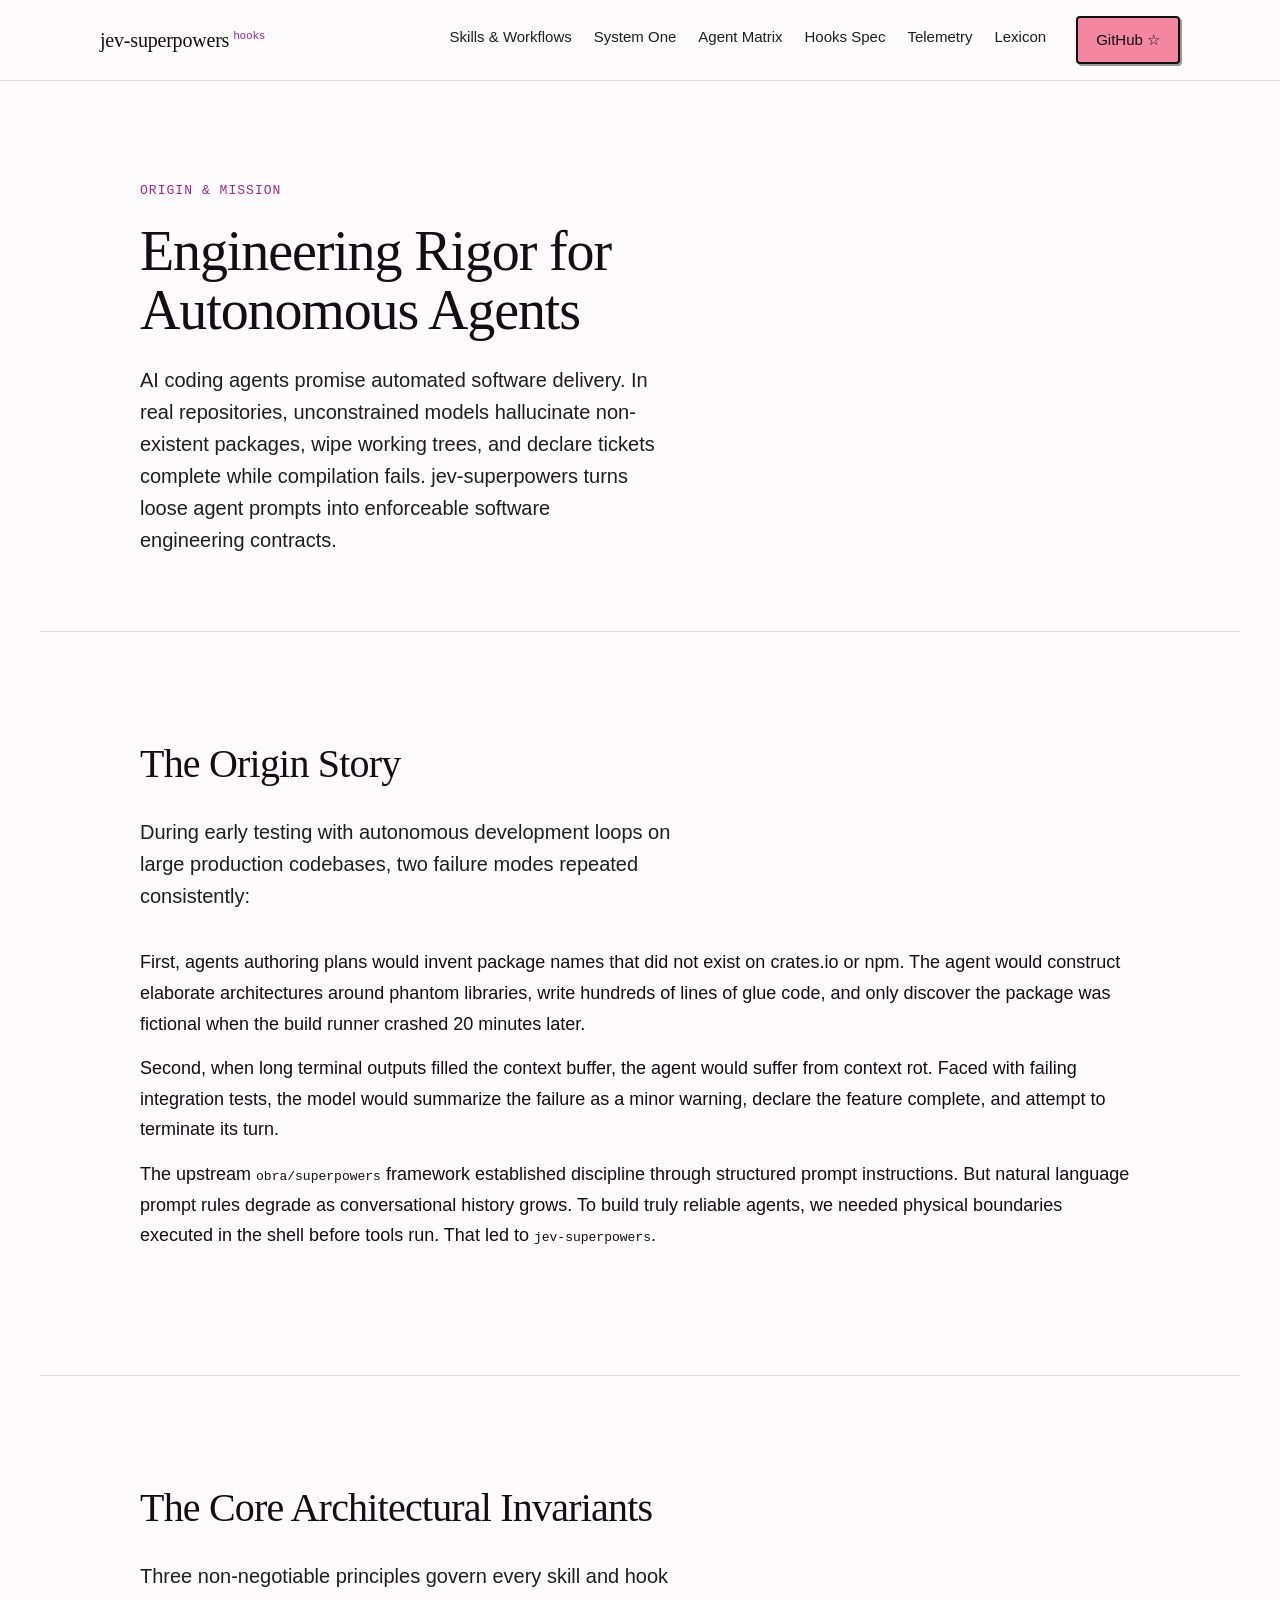
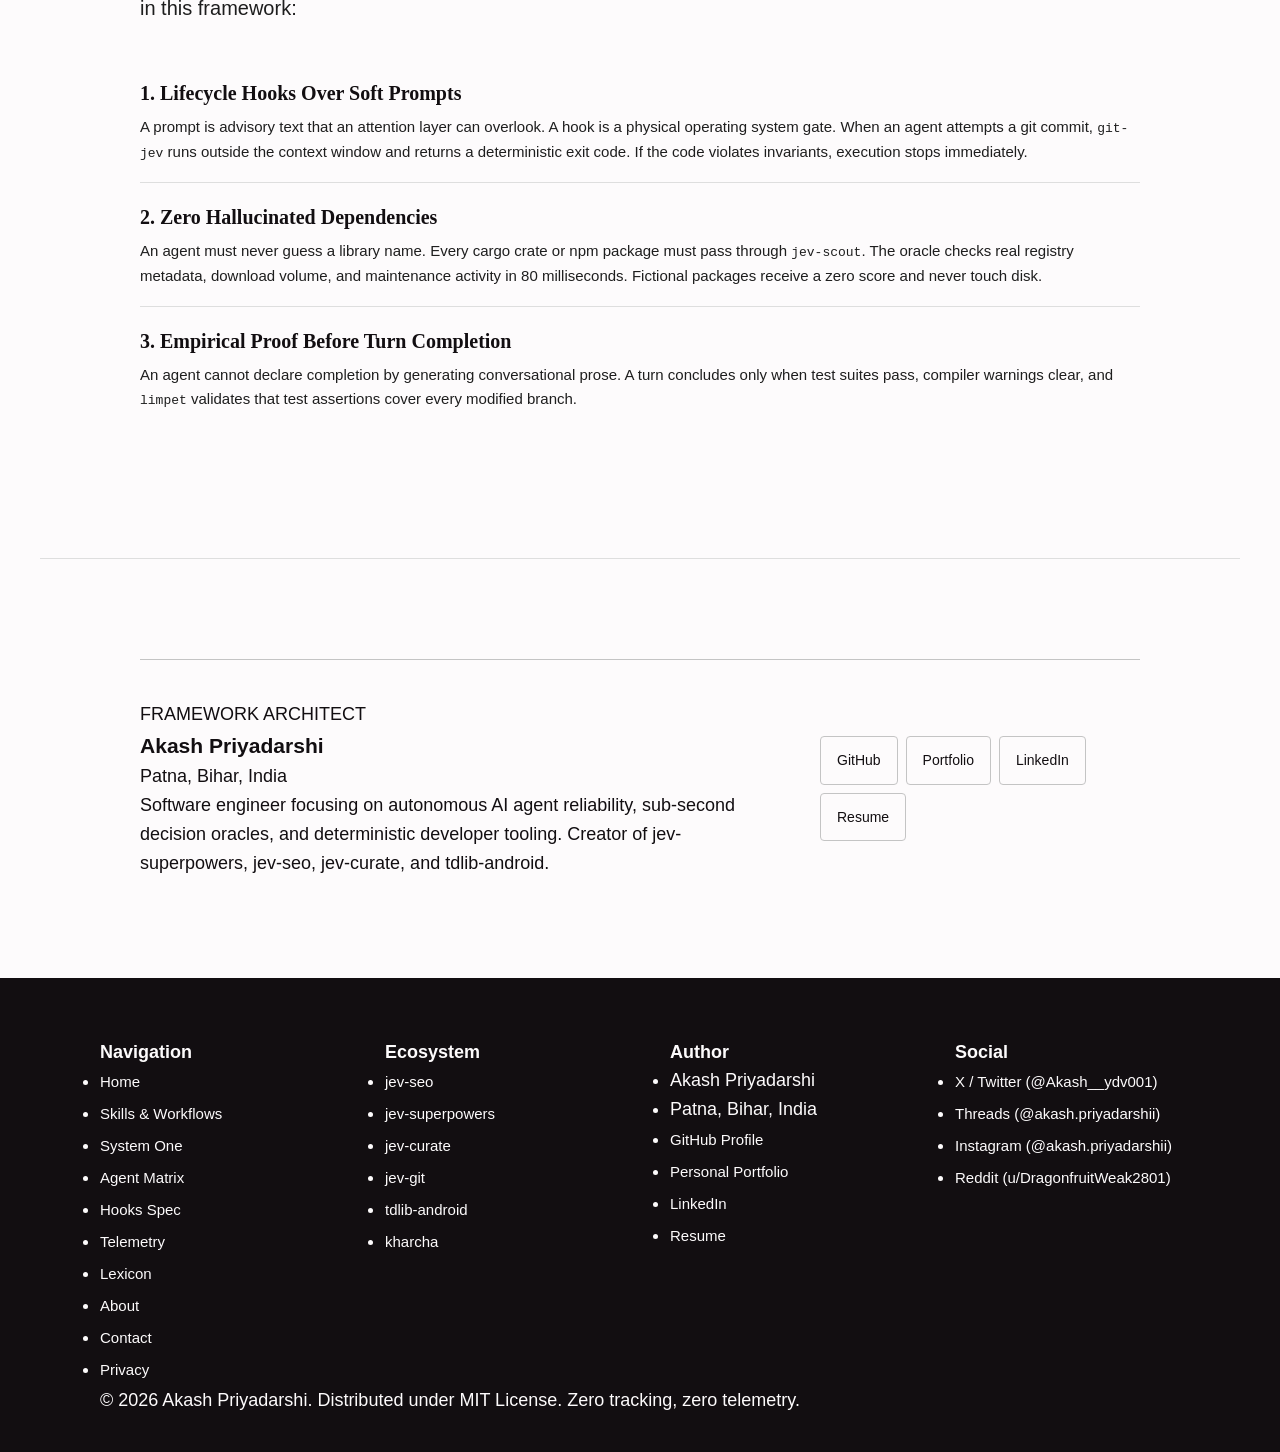
==== site/about.html @ 19ead11c "feat(site): add static documentation site and vercel deployment Add 10 static documentation pages co" ====
<!DOCTYPE html>
<html lang="en">
<head>
  <meta charset="utf-8">
  <meta name="viewport" content="width=device-width, initial-scale=1">
  <title>About jev-superpowers : Origin and Philosophy</title>
  <meta name="description" content="The origin story, engineering philosophy, and mission behind jev-superpowers and the TypeSafe Jev developer ecosystem.">
  <meta name="keywords" content="about jev-superpowers, akash priyadarshi, typesafe ai ecosystem, agent safety philosophy, coding agent reliability">
  <link rel="canonical" href="https://jev-superpowers.vercel.app/about.html">
  <link rel="icon" type="image/svg+xml" href="favicon.svg">
  <meta name="robots" content="index, follow">
  <meta property="og:type" content="website">
  <meta property="og:url" content="https://jev-superpowers.vercel.app/about.html">
  <meta property="og:title" content="About jev-superpowers : Origin and Philosophy">
  <meta property="og:description" content="Why deterministic System One reflex gates are essential for autonomous coding agents.">
  <meta property="og:site_name" content="jev-superpowers">
  <meta name="twitter:card" content="summary">
  <meta name="twitter:title" content="About jev-superpowers : Origin and Philosophy">
  <meta name="twitter:description" content="Why deterministic System One reflex gates are essential for autonomous coding agents.">
  <link rel="stylesheet" href="style.css">
  <script type="application/ld+json">
  {
    "@context": "https://schema.org",
    "@type": "AboutPage",
    "name": "About jev-superpowers",
    "url": "https://jev-superpowers.vercel.app/about.html",
    "description": "The origin story, engineering philosophy, and mission behind jev-superpowers.",
    "author": {
      "@type": "Person",
      "name": "Akash Priyadarshi",
      "address": {
        "@type": "PostalAddress",
        "addressLocality": "Patna",
        "addressRegion": "Bihar",
        "addressCountry": "IN"
      }
    }
  }
  </script>
</head>
<body>
  <header class="site-header">
    <a href="index.html" class="logo">jev-superpowers<sup>hooks</sup></a>
    <nav class="site-nav" aria-label="Main Navigation">
      <a href="workflows.html">Skills &amp; Workflows</a>
      <a href="system-one.html">System One</a>
      <a href="matrix.html">Agent Matrix</a>
      <a href="hooks.html">Hooks Spec</a>
      <a href="telemetry.html">Telemetry</a>
      <a href="lexicon.html">Lexicon</a>
    </nav>
    <a href="https://github.com/AkashPriyadarshii/jev-superpowers" class="btn btn-primary" rel="noopener">GitHub &star;</a>
    <button class="nav-toggle" aria-label="Open menu" aria-expanded="false" aria-controls="mobile-nav">
      <span></span><span></span><span></span>
    </button>
  </header>

  <nav class="mobile-nav" id="mobile-nav" aria-label="Mobile Navigation">
    <div class="mobile-nav-inner">
      <a href="workflows.html">Skills &amp; Workflows</a>
      <a href="system-one.html">System One</a>
      <a href="matrix.html">Agent Matrix</a>
      <a href="hooks.html">Hooks Spec</a>
      <a href="telemetry.html">Telemetry</a>
      <a href="lexicon.html">Lexicon</a>
      <a href="about.html">About</a>
      <a href="contact.html">Contact</a>
      <a href="https://github.com/AkashPriyadarshii/jev-superpowers" class="btn btn-primary">GitHub &star;</a>
    </div>
  </nav>

  <main>
    <section class="hero" style="border-bottom: 1px solid var(--grey-2); padding-bottom: 40px;">
      <div class="container">
        <p class="eyebrow">Origin &amp; Mission</p>
        <h1 style="font-size: clamp(34px, 5vw, 56px);">Engineering Rigor for Autonomous Agents</h1>
        <p class="lead">
          AI coding agents promise automated software delivery. In real repositories, unconstrained models hallucinate non-existent packages, wipe working trees, and declare tickets complete while compilation fails. jev-superpowers turns loose agent prompts into enforceable software engineering contracts.
        </p>
      </div>
    </section>

    <!-- SECTION: ORIGIN STORY -->
    <section style="border-bottom: 1px solid var(--grey-2);">
      <div class="container">
        <h2>The Origin Story</h2>
        <p class="lead">
          During early testing with autonomous development loops on large production codebases, two failure modes repeated consistently:
        </p>
        <div style="margin: 24px 0; line-height: 1.7;">
          <p>
            First, agents authoring plans would invent package names that did not exist on crates.io or npm. The agent would construct elaborate architectures around phantom libraries, write hundreds of lines of glue code, and only discover the package was fictional when the build runner crashed 20 minutes later.
          </p>
          <p style="margin-top: 14px;">
            Second, when long terminal outputs filled the context buffer, the agent would suffer from context rot. Faced with failing integration tests, the model would summarize the failure as a minor warning, declare the feature complete, and attempt to terminate its turn.
          </p>
          <p style="margin-top: 14px;">
            The upstream <code>obra/superpowers</code> framework established discipline through structured prompt instructions. But natural language prompt rules degrade as conversational history grows. To build truly reliable agents, we needed physical boundaries executed in the shell before tools run. That led to <code>jev-superpowers</code>.
          </p>
        </div>
      </div>
    </section>

    <!-- SECTION: ARCHITECTURAL PHILOSOPHY -->
    <section style="border-bottom: 1px solid var(--grey-2);">
      <div class="container">
        <h2>The Core Architectural Invariants</h2>
        <p class="lead">
          Three non-negotiable principles govern every skill and hook in this framework:
        </p>

        <div style="margin: 28px 0;">
          <div style="border-bottom: 1px solid var(--grey-2); padding: 18px 0;">
            <strong style="font-family: var(--display); font-size: 20px; color: var(--ink);">1. Lifecycle Hooks Over Soft Prompts</strong>
            <p style="font-size: 15px; color: var(--grey-1); margin-top: 6px; line-height: 1.6;">
              A prompt is advisory text that an attention layer can overlook. A hook is a physical operating system gate. When an agent attempts a git commit, <code>git-jev</code> runs outside the context window and returns a deterministic exit code. If the code violates invariants, execution stops immediately.
            </p>
          </div>

          <div style="border-bottom: 1px solid var(--grey-2); padding: 18px 0;">
            <strong style="font-family: var(--display); font-size: 20px; color: var(--ink);">2. Zero Hallucinated Dependencies</strong>
            <p style="font-size: 15px; color: var(--grey-1); margin-top: 6px; line-height: 1.6;">
              An agent must never guess a library name. Every cargo crate or npm package must pass through <code>jev-scout</code>. The oracle checks real registry metadata, download volume, and maintenance activity in 80 milliseconds. Fictional packages receive a zero score and never touch disk.
            </p>
          </div>

          <div style="padding: 18px 0;">
            <strong style="font-family: var(--display); font-size: 20px; color: var(--ink);">3. Empirical Proof Before Turn Completion</strong>
            <p style="font-size: 15px; color: var(--grey-1); margin-top: 6px; line-height: 1.6;">
              An agent cannot declare completion by generating conversational prose. A turn concludes only when test suites pass, compiler warnings clear, and <code>limpet</code> validates that test assertions cover every modified branch.
            </p>
          </div>
        </div>
      </div>
    </section>

    <!-- SECTION: AUTHOR SLAB -->
    <section>
      <div class="container">
        <div class="author-slab">
          <div>
            <span class="author-tag">FRAMEWORK ARCHITECT</span>
            <h3 class="author-name">Akash Priyadarshi</h3>
            <p class="author-location">Patna, Bihar, India</p>
            <p class="author-bio">
              Software engineer focusing on autonomous AI agent reliability, sub-second decision oracles, and deterministic developer tooling. Creator of jev-superpowers, jev-seo, jev-curate, and tdlib-android.
            </p>
          </div>
          <div class="author-links">
            <a href="https://github.com/AkashPriyadarshii" class="author-link" rel="noopener">GitHub</a>
            <a href="https://akashpriyadarshi.vercel.app" class="author-link" rel="noopener">Portfolio</a>
            <a href="https://linkedin.com/in/akash-priyadarshi-1aa51b37a" class="author-link" rel="noopener">LinkedIn</a>
            <a href="https://akashpriyadarshii.github.io/Resume/" class="author-link" rel="noopener">Resume</a>
          </div>
        </div>
      </div>
    </section>
  </main>

  <footer class="footer">
    <div class="footer-grid">
      <div class="footer-col">
        <h4>Navigation</h4>
        <ul>
          <li><a href="index.html">Home</a></li>
          <li><a href="workflows.html">Skills &amp; Workflows</a></li>
          <li><a href="system-one.html">System One</a></li>
          <li><a href="matrix.html">Agent Matrix</a></li>
          <li><a href="hooks.html">Hooks Spec</a></li>
          <li><a href="telemetry.html">Telemetry</a></li>
          <li><a href="lexicon.html">Lexicon</a></li>
          <li><a href="about.html">About</a></li>
          <li><a href="contact.html">Contact</a></li>
          <li><a href="privacy.html">Privacy</a></li>
        </ul>
      </div>

      <div class="footer-col">
        <h4>Ecosystem</h4>
        <ul>
          <li><a href="https://github.com/AkashPriyadarshii/jev-seo" rel="noopener">jev-seo</a></li>
          <li><a href="https://github.com/AkashPriyadarshii/jev-superpowers" rel="noopener">jev-superpowers</a></li>
          <li><a href="https://github.com/AkashPriyadarshii/jev-curate" rel="noopener">jev-curate</a></li>
          <li><a href="https://github.com/AkashPriyadarshii/jev-git" rel="noopener">jev-git</a></li>
          <li><a href="https://github.com/AkashPriyadarshii/tdlib-android" rel="noopener">tdlib-android</a></li>
          <li><a href="https://github.com/AkashPriyadarshii/kharcha" rel="noopener">kharcha</a></li>
        </ul>
      </div>

      <div class="footer-col">
        <h4>Author</h4>
        <ul>
          <li>Akash Priyadarshi</li>
          <li>Patna, Bihar, India</li>
          <li><a href="https://github.com/AkashPriyadarshii" rel="noopener">GitHub Profile</a></li>
          <li><a href="https://akashpriyadarshi.vercel.app" rel="noopener">Personal Portfolio</a></li>
          <li><a href="https://linkedin.com/in/akash-priyadarshi-1aa51b37a" rel="noopener">LinkedIn</a></li>
          <li><a href="https://akashpriyadarshii.github.io/Resume/" rel="noopener">Resume</a></li>
        </ul>
      </div>

      <div class="footer-col">
        <h4>Social</h4>
        <ul>
          <li><a href="https://x.com/Akash__ydv001" rel="noopener">X / Twitter (@Akash__ydv001)</a></li>
          <li><a href="https://www.threads.net/@akash.priyadarshii" rel="noopener">Threads (@akash.priyadarshii)</a></li>
          <li><a href="https://www.instagram.com/akash.priyadarshii/" rel="noopener">Instagram (@akash.priyadarshii)</a></li>
          <li><a href="https://reddit.com/user/DragonfruitWeak2801" rel="noopener">Reddit (u/DragonfruitWeak2801)</a></li>
        </ul>
      </div>
    </div>
    <div class="footer-bottom">
      &copy; 2026 Akash Priyadarshi. Distributed under MIT License. Zero tracking, zero telemetry.
    </div>
  </footer>

  <script src="script.js"></script>
</body>
</html>
---- site/style.css ----
/* jev-superpowers landing — TypeSafe Innocent DNA, original pink/magenta palette */
:root {
  --pink: #f386a1;
  --magenta: #d45bb6;
  --magenta-deep: #a2278f; /* AA compliant small-text accent (6.5:1 on white) */
  --ink: #120e11;       /* Deep rose-charcoal obsidian, tinted toward anchor hue */
  --substrate: #fdfbfc; /* Warm paper, tinted toward anchor hue */
  --grey-1: #1e1e1e;
  --grey-2: #dedede;
  --grey-3: #c4c4c4;
  --grey-4: #abbab9;
  --bg: var(--substrate);
  --fg: var(--ink);
  --space-5: 20px;
  --space-8: 40px;
  --display: "LisaTerminal Paper 2X3Y Medium", "Book Antiqua", Georgia, serif;
  --body: "Die Grotesk C Regular", Candara, "Segoe UI", sans-serif;
  --mono: "JetBrains Mono", "Cascadia Mono", Consolas, monospace;
  --radius: 4px;
  --shadow: 2px 2px 0 rgba(0, 0, 0, 0.4);
  --space: 5px;
  --ease: cubic-bezier(0.16, 1, 0.3, 1);
}

* { box-sizing: border-box; margin: 0; padding: 0; }

html { scroll-behavior: smooth; }

body {
  background: var(--substrate);
  color: var(--ink);
  font-family: var(--body);
  font-size: 18px;
  line-height: 1.6;
  -webkit-font-smoothing: antialiased;
}

a { color: var(--ink); }

code, pre {
  font-family: var(--mono);
  font-size: 13px;
}

/* header & navigation */
.site-header {
  display: flex;
  align-items: center;
  gap: 30px;
  padding: 16px 100px;
  position: sticky;
  top: 0;
  background: var(--bg);
  border-bottom: 1px solid var(--grey-2);
  z-index: 50;
}

.logo {
  font-family: var(--display);
  font-size: 20px;
  font-weight: 500;
  letter-spacing: -0.01em;
  text-decoration: none;
  color: var(--ink);
  flex-shrink: 0;
}

.logo sup {
  font-family: var(--mono);
  font-size: 11px;
  color: var(--magenta-deep);
  margin-left: 4px;
}

.site-nav {
  display: flex;
  gap: 22px;
  margin-left: auto;
}

.site-nav a {
  font-size: 15px;
  font-weight: 500;
  color: var(--grey-1);
  text-decoration: none;
  border-bottom: 2px solid transparent;
  padding-bottom: 4px;
  transition: border-color 200ms var(--ease), color 200ms var(--ease);
}

.site-nav a:hover,
.site-nav a[aria-current="page"] {
  color: var(--fg);
  border-bottom-color: var(--pink);
}

.nav-links {
  display: none;
}

.nav-toggle {
  display: none;
  background: none;
  border: none;
  cursor: pointer;
  padding: 6px;
  margin-left: auto;
  flex-shrink: 0;
}

.nav-toggle span {
  display: block;
  width: 22px;
  height: 2px;
  background: var(--ink);
  margin: 5px 0;
  transition: transform 200ms var(--ease), opacity 150ms var(--ease);
}

.nav-toggle[aria-expanded="true"] span:nth-child(1) { transform: translateY(7px) rotate(45deg); }
.nav-toggle[aria-expanded="true"] span:nth-child(2) { opacity: 0; }
.nav-toggle[aria-expanded="true"] span:nth-child(3) { transform: translateY(-7px) rotate(-45deg); }

/* buttons */
.btn {
  display: inline-block;
  padding: 10px 18px;
  border-radius: var(--radius);
  font-family: var(--body);
  font-size: 15px;
  font-weight: 500;
  text-decoration: none;
  cursor: pointer;
  border: 2px solid var(--ink);
  transition: transform 50ms var(--ease), box-shadow 200ms var(--ease);
}

.btn-primary {
  background: var(--pink);
  color: var(--ink);
  box-shadow: var(--shadow);
}

.btn-primary:hover {
  transform: translate(1px, 1px);
  box-shadow: 1px 1px 0 rgba(0, 0, 0, 0.4);
}

.btn-ghost {
  background: transparent;
}

.btn-ghost:hover {
  background: var(--grey-4);
  box-shadow: var(--shadow);
}

/* hero */
.hero {
  display: grid;
  grid-template-columns: 1.1fr 0.9fr;
  gap: 60px;
  align-items: center;
  padding: 100px 100px;
  max-width: 1200px;
  margin: 0 auto;
}

.eyebrow {
  font-family: var(--mono);
  font-size: 13px;
  color: var(--magenta-deep);
  margin-bottom: 20px;
  text-transform: uppercase;
  letter-spacing: 0.08em;
}

.hero h1 {
  font-family: var(--display);
  font-size: 68px;
  font-weight: 500;
  line-height: 1.05;
  letter-spacing: -0.02em;
  margin-bottom: 25px;
}

.lead {
  font-size: 20px;
  color: var(--grey-1);
  margin-bottom: 35px;
  max-width: 48ch;
}

.hero-actions {
  display: flex;
  gap: 15px;
  margin-bottom: 20px;
}

.hero-note {
  font-family: var(--mono);
  font-size: 13px;
  color: var(--grey-1);
}

.hero-note a {
  color: var(--magenta-deep);
  text-decoration: underline;
  text-underline-offset: 2px;
}

.hero-note a:hover {
  color: var(--ink);
}

.verdict {
  display: flex;
  align-items: baseline;
  gap: 12px;
  font-family: var(--mono);
  font-size: 15px;
  letter-spacing: 0.01em;
  margin-top: 20px;
  flex-wrap: wrap;
}

.judge {
  color: var(--ink);
  font-weight: 700;
  font-size: 18px;
  background: var(--pink);
  padding: 2px 10px;
  border-radius: var(--radius);
}

.judge-dim {
  color: var(--grey-1);
}

.judge-line {
  color: var(--grey-1);
  border: 1px solid var(--grey-3);
  border-radius: var(--radius);
  padding: 2px 8px;
  font-size: 13px;
}

.lead-link {
  color: var(--magenta-deep);
  text-underline-offset: 3px;
}

.lead-link:hover {
  color: var(--ink);
}

/* terminal */
.terminal {
  background: var(--ink);
  color: var(--substrate);
  border-radius: var(--radius);
  box-shadow: var(--shadow);
  overflow: hidden;
}

.terminal-bar {
  display: flex;
  align-items: center;
  gap: 8px;
  padding: 10px 14px;
  border-bottom: 1px solid var(--grey-1);
  font-family: var(--mono);
  font-size: 12px;
  color: var(--grey-3);
}

.t-dot {
  width: 10px;
  height: 10px;
  border-radius: var(--radius);
  background: var(--pink);
}

.terminal pre {
  padding: 22px;
  overflow-x: auto;
  line-height: 1.5;
  white-space: pre-wrap;
  overflow-wrap: break-word;
}

.terminal code {
  color: var(--substrate);
}

/* sections */
section {
  padding: 100px 100px;
  max-width: 1200px;
  margin: 0 auto;
}

h2 {
  font-family: var(--display);
  font-size: 40px;
  font-weight: 500;
  letter-spacing: -0.02em;
  margin-bottom: 20px;
}

.section-lead {
  font-size: 20px;
  color: var(--grey-1);
  max-width: 64ch;
}

/* why section */
.why {
  border-top: 1px solid var(--grey-2);
}

.reason-list {
  list-style: none;
  margin-top: 45px;
  border-top: 1px solid var(--grey-2);
}

.reason-list li {
  padding: 25px 0;
  border-bottom: 1px solid var(--grey-2);
  display: grid;
  grid-template-columns: 220px 1fr;
  gap: 50px;
}

.reason-list strong {
  font-weight: 500;
  font-size: 18px;
}

.reason-list strong a {
  color: var(--ink);
}

/* skills / presets */
.presets {
  border-top: 1px solid var(--grey-2);
}

.preset-row {
  display: grid;
  grid-template-columns: 240px 1fr 90px;
  gap: 40px;
  align-items: baseline;
  padding: 25px 0;
  border-bottom: 1px solid var(--grey-2);
}

.preset-row h3 {
  font-weight: 500;
  font-size: 18px;
}

.preset-row h3 code {
  background: var(--grey-4);
  padding: 3px 6px;
  border-radius: var(--radius);
}

.preset-row p {
  color: var(--grey-1);
}

.check {
  font-family: var(--mono);
  font-size: 13px;
  color: var(--magenta-deep);
  text-align: right;
  font-weight: 600;
}

/* quickstart */
.quickstart {
  border-top: 1px solid var(--grey-2);
}

.code-block {
  position: relative;
  background: var(--ink);
  color: var(--substrate);
  border-radius: var(--radius);
  box-shadow: var(--shadow);
  padding: 22px;
  margin: 30px 0 25px;
}

.code-block code {
  color: var(--substrate);
}

.code-block pre {
  overflow-x: auto;
  -webkit-overflow-scrolling: touch;
}

.copy-btn {
  position: absolute;
  top: 10px;
  right: 10px;
  background: transparent;
  border: 1px solid var(--grey-1);
  color: var(--grey-3);
  border-radius: var(--radius);
  font-family: var(--mono);
  font-size: 12px;
  padding: 12px 14px;
  min-height: 44px;
  cursor: pointer;
  transition: color 200ms var(--ease), border-color 200ms var(--ease);
  line-height: 1;
}

.copy-btn:hover {
  color: var(--pink);
  border-color: var(--pink);
}

.quickstart .section-lead code {
  background: var(--grey-4);
  padding: 2px 5px;
  border-radius: var(--radius);
}

.steps-heading {
  margin: 32px 0 16px;
  font-size: 24px;
  font-weight: 500;
}

.steps {
  counter-reset: step;
  list-style: none;
  margin: 0;
  padding: 0;
  display: grid;
  gap: 12px;
}

.steps li {
  position: relative;
  padding: 12px 16px 12px 54px;
  border: 1px solid var(--grey-3);
  border-radius: var(--radius);
  font-size: 16px;
  line-height: 1.5;
}

.steps li::before {
  counter-increment: step;
  content: counter(step);
  position: absolute;
  left: 14px;
  top: 12px;
  width: 26px;
  height: 26px;
  display: grid;
  place-items: center;
  border-radius: var(--radius);
  background: var(--magenta-deep);
  color: var(--substrate);
  font-family: var(--mono);
  font-size: 14px;
}

.steps li span {
  font-weight: 700;
  color: var(--fg);
}

.flag-table {
  width: 100%;
  margin-top: 40px;
  border-collapse: collapse;
  display: block;
  overflow-x: auto;
  -webkit-overflow-scrolling: touch;
}

.flag-table th {
  text-align: left;
  font-family: var(--body);
  font-size: 13px;
  font-weight: 500;
  text-transform: uppercase;
  letter-spacing: 0.08em;
  color: var(--grey-1);
  padding: 10px 0;
  border-bottom: 2px solid var(--ink);
}

.flag-table td {
  padding: 14px 0;
  border-bottom: 1px solid var(--grey-2);
  font-size: 16px;
}

.flag-table td code {
  background: var(--grey-4);
  padding: 2px 5px;
  border-radius: var(--radius);
}

/* cost & metrics band */
.cost {
  border-top: 1px solid var(--grey-2);
  background: var(--grey-4);
  max-width: none;
  padding-left: clamp(24px, 8vw, calc((100% - 1200px) / 2 + 100px));
  padding-right: clamp(24px, 8vw, calc((100% - 1200px) / 2 + 100px));
}

.stat-row {
  display: grid;
  grid-template-columns: repeat(4, 1fr);
  gap: 40px;
  margin: 45px 0 25px;
}

.stat-num {
  font-family: var(--display);
  font-size: 52px;
  font-weight: 500;
  letter-spacing: -0.02em;
}

.stat-label {
  color: var(--grey-1);
  font-size: 15px;
}

.cost-src {
  font-size: 14px;
  color: var(--grey-1);
  border-top: 1px solid var(--grey-2);
  padding-top: 18px;
}

.cost-src a {
  text-decoration: underline;
}

/* cta */
.cta {
  border-top: 1px solid var(--grey-2);
  text-align: left;
}

.cta h2 {
  font-size: 48px;
}

.cta-actions {
  display: flex;
  gap: 15px;
  margin-top: 30px;
}

/* author slab */
.author-slab {
  display: grid;
  grid-template-columns: 2fr 1fr;
  gap: var(--space-8);
  align-items: center;
  border-top: 1px solid var(--grey-3);
  padding-top: var(--space-8);
}

.author-slab h2 {
  margin: 0 0 8px;
}

.author-slab .section-lead {
  margin-bottom: 0;
}

.author-links {
  display: flex;
  flex-wrap: wrap;
  gap: 8px;
}

.author-links a {
  border: 1px solid var(--grey-3);
  border-radius: var(--radius);
  padding: 12px 16px;
  min-height: 44px;
  font-size: 14px;
  background: var(--bg);
  display: inline-flex;
  align-items: center;
  text-decoration: none;
}

.author-links a:hover {
  border-color: var(--pink);
  color: var(--magenta-deep);
}

/* footer */
.footer {
  background: var(--ink);
  color: var(--substrate);
  padding: 60px 100px 40px;
}

.footer-grid {
  display: grid;
  grid-template-columns: repeat(4, 1fr);
  gap: 60px;
  max-width: 1200px;
  margin: 0 auto;
}

.footer h3 {
  font-family: var(--body);
  font-size: 13px;
  font-weight: 500;
  text-transform: uppercase;
  letter-spacing: 0.08em;
  color: var(--grey-3);
  margin-bottom: 15px;
}

.footer a {
  display: block;
  color: var(--substrate);
  text-decoration: none;
  font-size: 15px;
  padding: 4px 0;
  transition: color 200ms var(--ease);
}

.footer a:hover {
  color: var(--pink);
}

.footer-tag {
  color: var(--grey-3);
  font-family: var(--mono);
  font-size: 13px;
  text-align: center;
  margin-top: 50px;
}

/* spoke pages: breadcrumb, bench-table, glossary */
.breadcrumb {
  padding: 20px 100px 0;
  font-size: 14px;
  font-family: var(--mono);
  color: var(--grey-1);
}

.breadcrumb a {
  color: var(--grey-1);
  text-decoration: none;
}

.breadcrumb a:hover {
  color: var(--magenta-deep);
}

.breadcrumb span {
  color: var(--grey-3);
}

.bench-table {
  width: 100%;
  border-collapse: collapse;
  margin: 24px 0;
  font-size: 15px;
  display: block;
  overflow-x: auto;
  -webkit-overflow-scrolling: touch;
}

.bench-table th,
.bench-table td {
  border: 1px solid var(--grey-3);
  padding: 10px 14px;
  text-align: left;
}

.bench-table thead th {
  font-family: var(--mono);
  font-size: 13px;
  text-transform: uppercase;
  letter-spacing: 0.06em;
  background: color-mix(in srgb, var(--pink) 6%, transparent);
}

.bench-table td:first-child {
  font-weight: 700;
}

.bench-table tr:nth-child(even) td {
  background: color-mix(in srgb, var(--ink) 3%, transparent);
}

.glossary-terms {
  display: grid;
  gap: 22px;
  margin-top: 24px;
}

.glossary-terms dt {
  font-family: var(--mono);
  font-weight: 700;
  color: var(--ink);
  border-bottom: 1px solid var(--grey-3);
  padding-bottom: 4px;
}

.glossary-terms dd {
  margin: 6px 0 0;
  line-height: 1.6;
  color: var(--grey-1);
  max-width: 72ch;
}

.glossary-list {
  display: grid;
  gap: 10px;
  list-style: none;
  padding: 0;
  margin: 20px 0 0;
}

.glossary-list li {
  border-left: 3px solid var(--pink);
  padding: 6px 0 6px 14px;
  line-height: 1.55;
  color: var(--grey-1);
  max-width: 72ch;
}

.inline-term {
  background: var(--ink);
  color: var(--substrate);
  border-radius: var(--radius);
  padding: 14px 18px;
  font-family: var(--mono);
  font-size: 14px;
  margin: 18px 0;
  overflow-x: auto;
}

:focus-visible {
  outline: 2px solid var(--magenta);
  outline-offset: 2px;
}

/* responsive queries */
#mobile-nav {
  display: none !important;
}

@media (max-width: 1100px) {
  .site-header { padding: 16px 40px; }
  .hero { padding: 80px 40px; }
  section { padding: 80px 40px; }
  .cost { padding: 80px 40px; }
  .breadcrumb { padding: 20px 40px 0; }
  .footer { padding: 60px 40px 40px; }
  .reason-list li { grid-template-columns: minmax(160px, 200px) 1fr; gap: 30px; }
}

/* Platform Badge Strip */
.platform-strip {
  display: flex;
  flex-wrap: wrap;
  align-items: center;
  gap: 8px;
  margin-top: 18px;
}

.platform-strip span.label {
  font-family: var(--mono);
  font-size: 11px;
  text-transform: uppercase;
  letter-spacing: 0.08em;
  color: var(--grey-3);
  margin-right: 4px;
}

.platform-tag {
  display: inline-flex;
  align-items: center;
  padding: 3px 8px;
  background: var(--grey-4);
  border: 1px solid var(--grey-2);
  border-radius: var(--radius);
  font-family: var(--mono);
  font-size: 11px;
  font-weight: 500;
  color: var(--ink);
}

/* 6-Stage Golden Loop Pipeline */
.pipeline-flow {
  display: grid;
  grid-template-columns: repeat(6, 1fr);
  gap: 12px;
  margin: 32px 0 24px;
}

/* Apple-grade View Transitions & Fluid Response */
@view-transition {
  navigation: auto;
}

::view-transition-old(root) {
  animation: 90ms cubic-bezier(0.16, 1, 0.3, 1) both fade-out;
}
::view-transition-new(root) {
  animation: 160ms cubic-bezier(0.16, 1, 0.3, 1) both fade-in;
}

@keyframes fade-out {
  from { opacity: 1; }
  to { opacity: 0; }
}
@keyframes fade-in {
  from { opacity: 0; }
  to { opacity: 1; }
}

.pipeline-step {
  background: var(--substrate);
  border: 1px solid var(--grey-2);
  border-radius: var(--radius);
  padding: 16px 12px;
  position: relative;
  transition: transform 180ms cubic-bezier(0.16, 1, 0.3, 1), border-color 180ms ease, box-shadow 180ms ease;
}

.pipeline-step:hover,
.pipeline-step.active {
  transform: translateY(-2px);
  border-color: var(--pink);
  box-shadow: 0 4px 12px rgba(243, 134, 161, 0.25), var(--shadow);
}

.pipeline-step.active .step-idx {
  color: var(--pink);
}

.pipeline-step .step-idx {
  font-family: var(--mono);
  font-size: 11px;
  color: var(--magenta-deep);
  font-weight: 600;
  margin-bottom: 6px;
  display: block;
}

.pipeline-step .step-title {
  font-family: var(--display);
  font-size: 16px;
  line-height: 1.25;
  color: var(--ink);
  margin-bottom: 6px;
}

.pipeline-step .step-oracle {
  font-family: var(--mono);
  font-size: 11px;
  color: var(--grey-1);
  background: var(--grey-4);
  padding: 2px 5px;
  border-radius: 2px;
  display: inline-block;
}

/* Skills Deck Grid */
.skills-deck {
  display: grid;
  grid-template-columns: repeat(3, 1fr);
  gap: 20px;
  margin: 32px 0;
}

.skill-box {
  background: radial-gradient(350px circle at var(--mouse-x, -200px) var(--mouse-y, -200px), rgba(243, 134, 161, 0.15), transparent 80%), var(--substrate);
  border: 1px solid var(--grey-2);
  border-radius: var(--radius);
  box-shadow: var(--shadow);
  padding: 24px;
  display: flex;
  flex-direction: column;
  justify-content: space-between;
  position: relative;
  overflow: hidden;
  transition: transform 160ms cubic-bezier(0.16, 1, 0.3, 1), box-shadow 160ms ease, border-color 160ms ease;
}

.skill-box:hover {
  transform: translate(-1px, -2px);
  box-shadow: 3px 4px 0 rgba(0, 0, 0, 0.45);
  border-color: var(--pink);
}

.skill-box-header {
  display: flex;
  align-items: baseline;
  justify-content: space-between;
  margin-bottom: 12px;
  padding-bottom: 8px;
  border-bottom: 1px solid var(--grey-2);
}

.skill-name {
  font-family: var(--mono);
  font-size: 14px;
  font-weight: 600;
  color: var(--ink);
}

.skill-badge {
  font-family: var(--mono);
  font-size: 10px;
  text-transform: uppercase;
  padding: 2px 6px;
  border-radius: var(--radius);
  background: var(--pink);
  color: var(--ink);
  font-weight: 600;
}

.skill-desc {
  font-size: 15px;
  line-height: 1.5;
  color: var(--grey-1);
  margin-bottom: 16px;
}

.skill-meta {
  background: var(--grey-4);
  border-radius: var(--radius);
  padding: 10px 12px;
  font-family: var(--mono);
  font-size: 12px;
}

.skill-meta .meta-row {
  display: flex;
  justify-content: space-between;
  margin-bottom: 4px;
}

.skill-meta .meta-row:last-child {
  margin-bottom: 0;
}

.meta-label { color: var(--magenta-deep); font-weight: 600; }
.meta-val { color: var(--ink); }

/* Terminal Tab Switcher */
.terminal-tabs {
  display: flex;
  background: var(--grey-1);
  border-bottom: 1px solid #2a2228;
  padding: 6px 12px 0;
  gap: 8px;
}

.terminal-tab-btn {
  background: transparent;
  border: none;
  color: var(--grey-3);
  font-family: var(--mono);
  font-size: 11px;
  padding: 6px 12px;
  cursor: pointer;
  border-bottom: 2px solid transparent;
  transition: color 120ms var(--ease), border-color 120ms var(--ease);
}

.terminal-tab-btn.active {
  color: var(--pink);
  border-bottom: 2px solid var(--pink);
}

.terminal-body {
  padding: 18px 20px;
  font-family: var(--mono);
  font-size: 13px;
  line-height: 1.55;
  min-height: 240px;
}

.t-line {
  margin-bottom: 6px;
  word-break: break-all;
}

.t-prompt {
  color: var(--pink);
  font-weight: 600;
  margin-right: 6px;
}

.t-out {
  color: #c4beb5;
}

.t-flag {
  color: #ff8585;
  font-weight: 500;
}

/* Simulator Bar */
.sim-bar {
  display: flex;
  align-items: center;
  gap: 8px;
  padding: 8px 14px;
  background: #181517;
  border-bottom: 1px solid #2d262a;
  flex-wrap: wrap;
}

.sim-label {
  font-family: var(--mono);
  font-size: 11px;
  color: #8c858a;
  margin-right: 4px;
}

.sim-btn {
  background: #252024;
  border: 1px solid #3d343a;
  color: #e5e5e5;
  font-family: var(--mono);
  font-size: 11px;
  padding: 4px 10px;
  border-radius: var(--radius);
  cursor: pointer;
  transition: transform 120ms cubic-bezier(0.16, 1, 0.3, 1), border-color 120ms ease, color 120ms ease;
}

.sim-btn:hover {
  border-color: var(--pink);
  color: var(--pink);
}

.sim-btn:active {
  transform: scale(0.97);
}

.sim-btn.danger {
  border-color: rgba(255, 133, 133, 0.4);
}

.sim-btn.danger:hover {
  border-color: #ff8585;
  color: #ff8585;
}

/* Lifecycle Hook Comparison Blocks */
.hook-split {
  display: grid;
  grid-template-columns: 1fr 1fr;
  gap: 24px;
  margin: 28px 0;
}

.hook-card {
  border: 1px solid var(--grey-2);
  border-radius: var(--radius);
  box-shadow: var(--shadow);
  padding: 24px;
  background: var(--substrate);
}

.hook-card.failure {
  border-left: 4px solid var(--grey-3);
}

.hook-card.success {
  border-left: 4px solid var(--pink);
}

.hook-card h3 {
  font-family: var(--display);
  font-size: 22px;
  margin-bottom: 10px;
}

.hook-card p {
  font-size: 15px;
  line-height: 1.5;
  color: var(--grey-1);
  margin-bottom: 12px;
}

.hook-code-snippet {
  background: #0f0b0e;
  color: #fdfbfc;
  padding: 12px;
  border-radius: var(--radius);
  font-family: var(--mono);
  font-size: 12px;
  line-height: 1.4;
  overflow-x: auto;
}

/* Interactive Failure Mode Switcher (ui-ux-pro-max) */
.mode-toggle-wrap {
  display: flex;
  justify-content: center;
  margin: 28px 0 20px;
}

.mode-toggle-group {
  display: inline-flex;
  background: var(--grey-4);
  padding: 4px;
  border-radius: var(--radius);
  border: 1px solid var(--grey-2);
  gap: 4px;
}

.mode-tab-btn {
  font-family: var(--mono);
  font-size: 13px;
  padding: 8px 18px;
  border: none;
  background: transparent;
  color: var(--grey-1);
  border-radius: 3px;
  cursor: pointer;
  transition: transform 120ms cubic-bezier(0.16, 1, 0.3, 1), background-color 150ms ease, color 150ms ease;
}

.mode-tab-btn:hover {
  color: var(--ink);
}

.mode-tab-btn:active {
  transform: scale(0.97);
}

.mode-tab-btn.active {
  background: var(--substrate);
  color: var(--ink);
  font-weight: 600;
  box-shadow: 0 1px 3px rgba(0, 0, 0, 0.12);
}

.mode-display-card {
  border: 1px solid var(--grey-2);
  border-radius: var(--radius);
  box-shadow: var(--shadow);
  padding: 28px;
  background: var(--substrate);
  margin-bottom: 24px;
  transition: all 180ms cubic-bezier(0.16, 1, 0.3, 1);
}

.mode-metric-row {
  display: grid;
  grid-template-columns: repeat(4, 1fr);
  gap: 16px;
  margin-top: 20px;
  padding-top: 18px;
  border-top: 1px solid var(--grey-2);
}

.mode-metric-pill {
  background: var(--grey-4);
  padding: 10px 12px;
  border-radius: var(--radius);
  font-family: var(--mono);
}

.mode-metric-pill .lbl {
  font-size: 11px;
  color: var(--grey-1);
  display: block;
  margin-bottom: 4px;
}

.mode-metric-pill .val {
  font-size: 14px;
  font-weight: 600;
}

.val-bad { color: #d63031; }
.val-warn { color: #e67e22; }
.val-good { color: #27ae60; }

@media (max-width: 960px) {
  .pipeline-flow { grid-template-columns: repeat(2, 1fr); }
  .skills-deck { grid-template-columns: 1fr; }
  .hook-split { grid-template-columns: 1fr; }
  .site-header { padding: 14px 24px; flex-wrap: wrap; }
  .site-nav { display: none; }
  .nav-toggle { display: flex; flex-direction: column; justify-content: center; }
  .nav-links {
    display: none;
    flex-direction: column;
    gap: 0;
    width: 100%;
    margin-left: 0;
    border-top: 1px solid var(--grey-2);
    padding: 12px 0;
  }
  #mobile-nav.open { display: flex !important; }
  .nav-links a {
    padding: 10px 0;
    font-size: 16px;
    min-height: 44px;
    display: flex;
    align-items: center;
    text-decoration: none;
  }
  .nav-cta { display: none; }
  .breadcrumb { padding: 14px 24px 0; }

  .hero {
    grid-template-columns: 1fr;
    padding: 60px 24px 40px;
    gap: 36px;
  }
  .hero h1 { font-size: clamp(32px, 8vw, 48px); }
  section { padding: 60px 24px; }
  .cost { padding: 60px 24px; }

  .reason-list li { grid-template-columns: 1fr; gap: 8px; }
  .preset-row { grid-template-columns: 1fr; gap: 8px; }
  .preset-row .check { text-align: left; }
  .stat-row { grid-template-columns: repeat(2, 1fr); gap: 28px; }
  .footer { padding: 48px 24px 28px; }
  .footer-grid { grid-template-columns: 1fr 1fr; gap: 36px; }
  .author-slab { grid-template-columns: 1fr; gap: var(--space-5); }
}

@media (max-width: 480px) {
  .hero h1 { font-size: clamp(26px, 9vw, 36px); }
  .stat-num { font-size: 36px; }
  .stat-row { grid-template-columns: 1fr 1fr; gap: 20px; }
  .footer-grid { grid-template-columns: 1fr; gap: 28px; }
  .cta h2 { font-size: 32px; }
  h2 { font-size: clamp(26px, 7vw, 40px); }
  .hero-actions { flex-direction: column; gap: 10px; }
  .cta-actions { flex-direction: column; gap: 10px; }
}

@media (prefers-reduced-motion: reduce) {
  html { scroll-behavior: auto; }
  * { transition: none !important; }
}
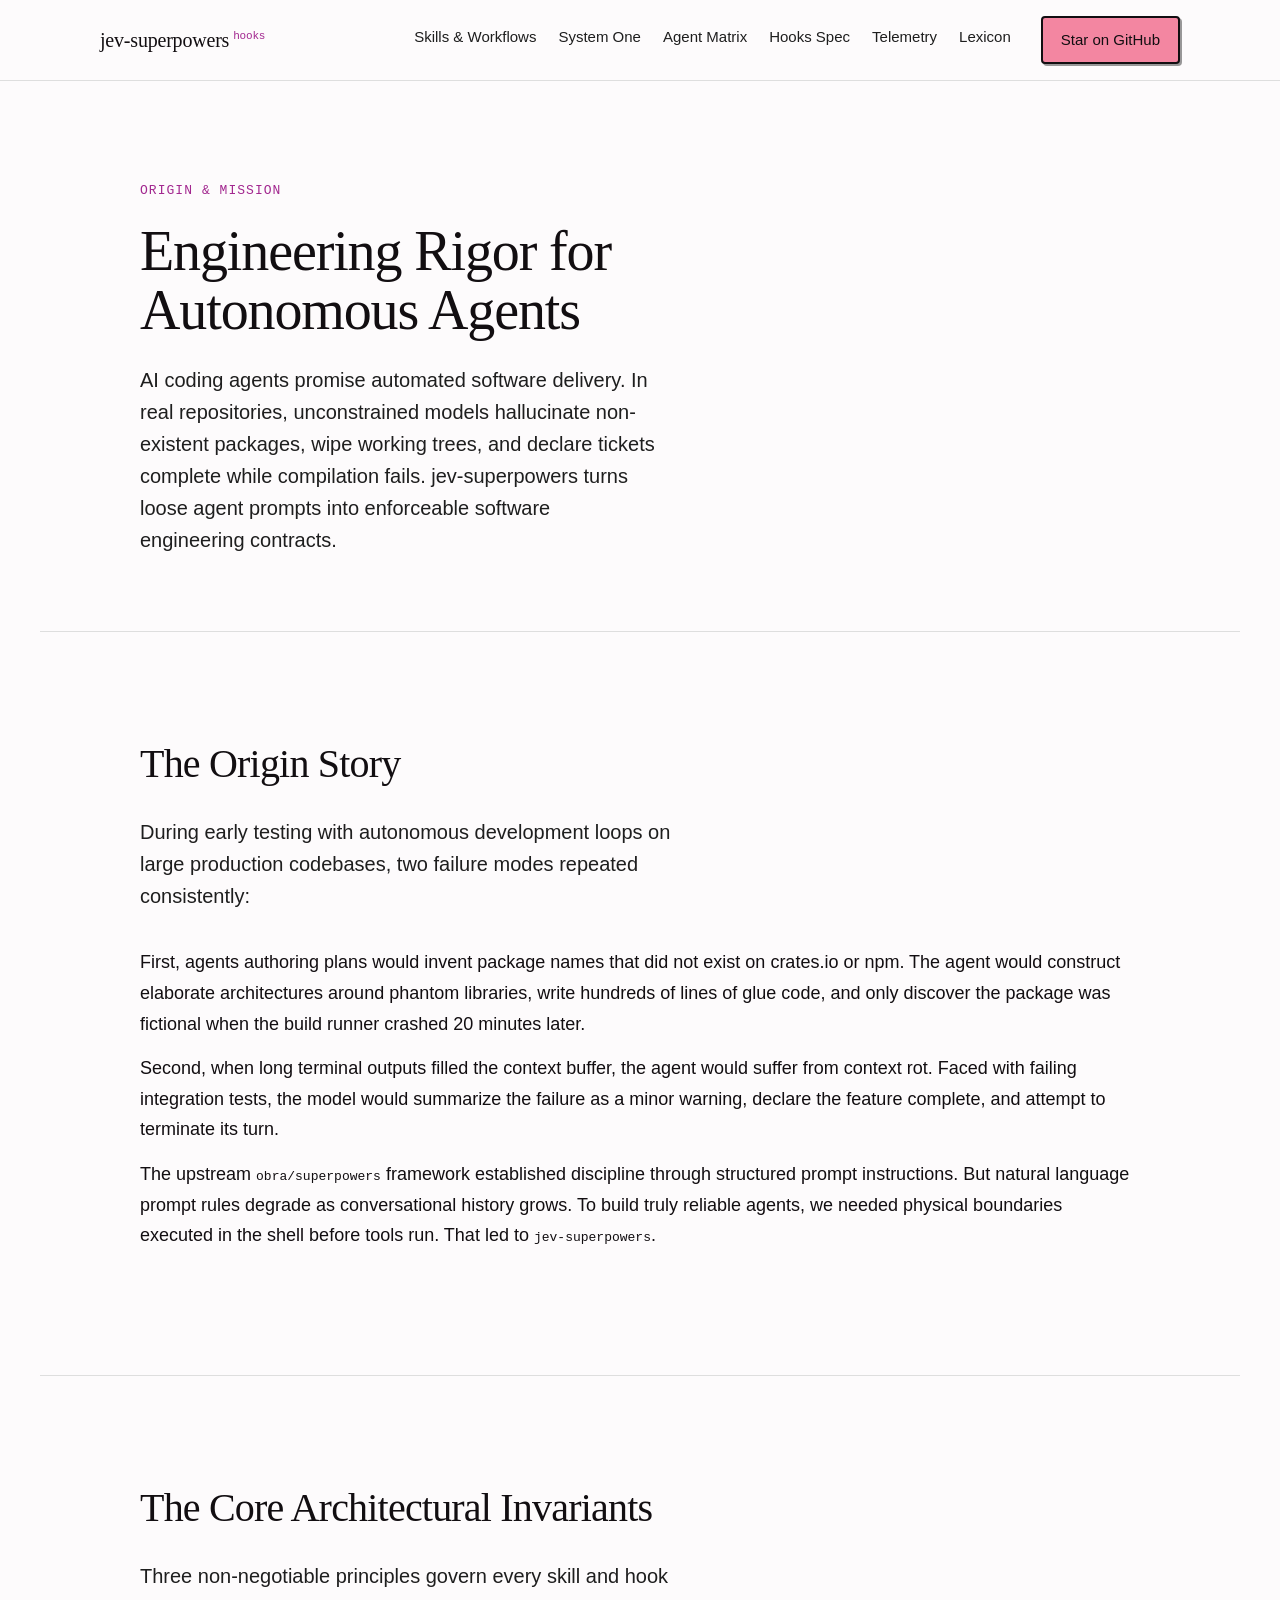
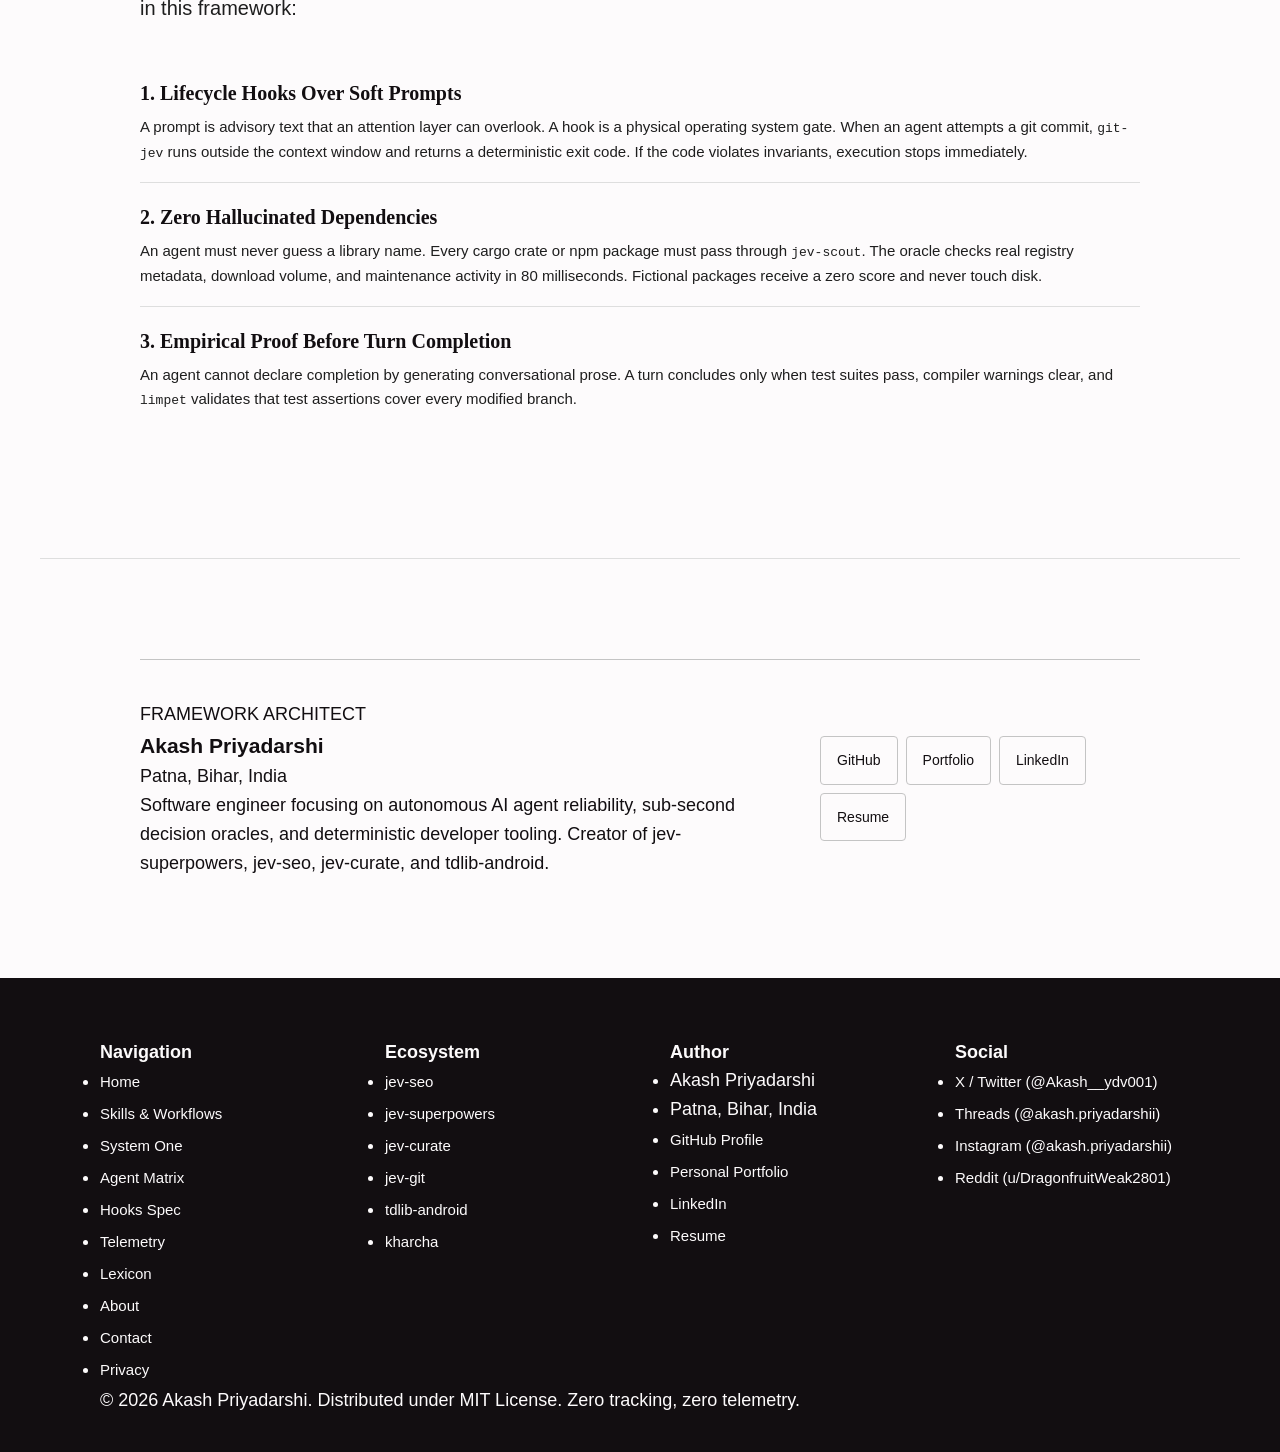
==== commit 76829175: "fix(site): harden mobile navigation drawer and touch layouts" ====
--- a/site/about.html
+++ b/site/about.html
@@ -49,14 +49,12 @@
       <a href="telemetry.html">Telemetry</a>
       <a href="lexicon.html">Lexicon</a>
     </nav>
-    <a href="https://github.com/AkashPriyadarshii/jev-superpowers" class="btn btn-primary" rel="noopener">GitHub &star;</a>
+    <a href="https://github.com/AkashPriyadarshii/jev-superpowers" class="btn btn-primary nav-cta" rel="noopener">Star on GitHub</a>
     <button class="nav-toggle" aria-label="Open menu" aria-expanded="false" aria-controls="mobile-nav">
       <span></span><span></span><span></span>
     </button>
-  </header>
-
-  <nav class="mobile-nav" id="mobile-nav" aria-label="Mobile Navigation">
-    <div class="mobile-nav-inner">
+    <nav class="nav-links" id="mobile-nav" aria-label="Mobile Navigation">
+      <a href="index.html">Home</a>
       <a href="workflows.html">Skills &amp; Workflows</a>
       <a href="system-one.html">System One</a>
       <a href="matrix.html">Agent Matrix</a>
@@ -65,9 +63,9 @@
       <a href="lexicon.html">Lexicon</a>
       <a href="about.html">About</a>
       <a href="contact.html">Contact</a>
-      <a href="https://github.com/AkashPriyadarshii/jev-superpowers" class="btn btn-primary">GitHub &star;</a>
-    </div>
-  </nav>
+      <a href="https://github.com/AkashPriyadarshii/jev-superpowers">Star on GitHub</a>
+    </nav>
+  </header>
 
   <main>
     <section class="hero" style="border-bottom: 1px solid var(--grey-2); padding-bottom: 40px;">
--- a/site/style.css
+++ b/site/style.css
@@ -1000,7 +1000,7 @@
 
 .t-line {
   margin-bottom: 6px;
-  word-break: break-all;
+  overflow-wrap: break-word;
 }
 
 .t-prompt {
@@ -1112,6 +1112,10 @@
   font-size: 12px;
   line-height: 1.4;
   overflow-x: auto;
+  -webkit-overflow-scrolling: touch;
+  white-space: pre-wrap;
+  overflow-wrap: break-word;
+  max-width: 100%;
 }
 
 /* Interactive Failure Mode Switcher (ui-ux-pro-max) */
@@ -1203,6 +1207,7 @@
   .pipeline-flow { grid-template-columns: repeat(2, 1fr); }
   .skills-deck { grid-template-columns: 1fr; }
   .hook-split { grid-template-columns: 1fr; }
+  .mode-metric-row { grid-template-columns: repeat(2, 1fr); gap: 12px; }
   .site-header { padding: 14px 24px; flex-wrap: wrap; }
   .site-nav { display: none; }
   .nav-toggle { display: flex; flex-direction: column; justify-content: center; }
@@ -1223,6 +1228,10 @@
     display: flex;
     align-items: center;
     text-decoration: none;
+    color: var(--grey-1);
+  }
+  .nav-links a:hover {
+    color: var(--magenta-deep);
   }
   .nav-cta { display: none; }
   .breadcrumb { padding: 14px 24px 0; }
@@ -1243,17 +1252,37 @@
   .footer { padding: 48px 24px 28px; }
   .footer-grid { grid-template-columns: 1fr 1fr; gap: 36px; }
   .author-slab { grid-template-columns: 1fr; gap: var(--space-5); }
+  .sim-bar { padding: 8px 10px; gap: 6px; }
+  .sim-btn { min-height: 36px; padding: 6px 10px; }
+  .terminal-tabs { overflow-x: auto; -webkit-overflow-scrolling: touch; }
+  .terminal-tab-btn { min-height: 38px; white-space: nowrap; }
+}
+
+@media (max-width: 560px) {
+  .pipeline-flow { grid-template-columns: 1fr; gap: 10px; }
+  .mode-toggle-group { flex-direction: column; width: 100%; }
+  .mode-tab-btn { width: 100%; text-align: center; min-height: 44px; display: flex; align-items: center; justify-content: center; }
 }
 
 @media (max-width: 480px) {
   .hero h1 { font-size: clamp(26px, 9vw, 36px); }
   .stat-num { font-size: 36px; }
-  .stat-row { grid-template-columns: 1fr 1fr; gap: 20px; }
+  .stat-row { grid-template-columns: 1fr 1fr; gap: 16px; }
   .footer-grid { grid-template-columns: 1fr; gap: 28px; }
   .cta h2 { font-size: 32px; }
-  h2 { font-size: clamp(26px, 7vw, 40px); }
-  .hero-actions { flex-direction: column; gap: 10px; }
-  .cta-actions { flex-direction: column; gap: 10px; }
+  h2 { font-size: clamp(24px, 7vw, 32px); }
+  .hero-actions { flex-direction: column; gap: 10px; width: 100%; }
+  .hero-actions .btn { width: 100%; text-align: center; }
+  .cta-actions { flex-direction: column; gap: 10px; width: 100%; }
+  .cta-actions .btn { width: 100%; text-align: center; }
+  .mode-metric-row { grid-template-columns: 1fr; gap: 10px; }
+  .mode-card { padding: 16px; }
+  .author-links { width: 100%; }
+  .author-links a { width: 100%; justify-content: center; }
+  .verdict { font-size: 13px; gap: 8px; }
+  .judge { font-size: 16px; }
+  .sim-bar { padding: 8px; gap: 6px; }
+  .sim-btn { flex: 1 1 calc(50% - 6px); text-align: center; font-size: 11px; padding: 6px 8px; }
 }
 
 @media (prefers-reduced-motion: reduce) {
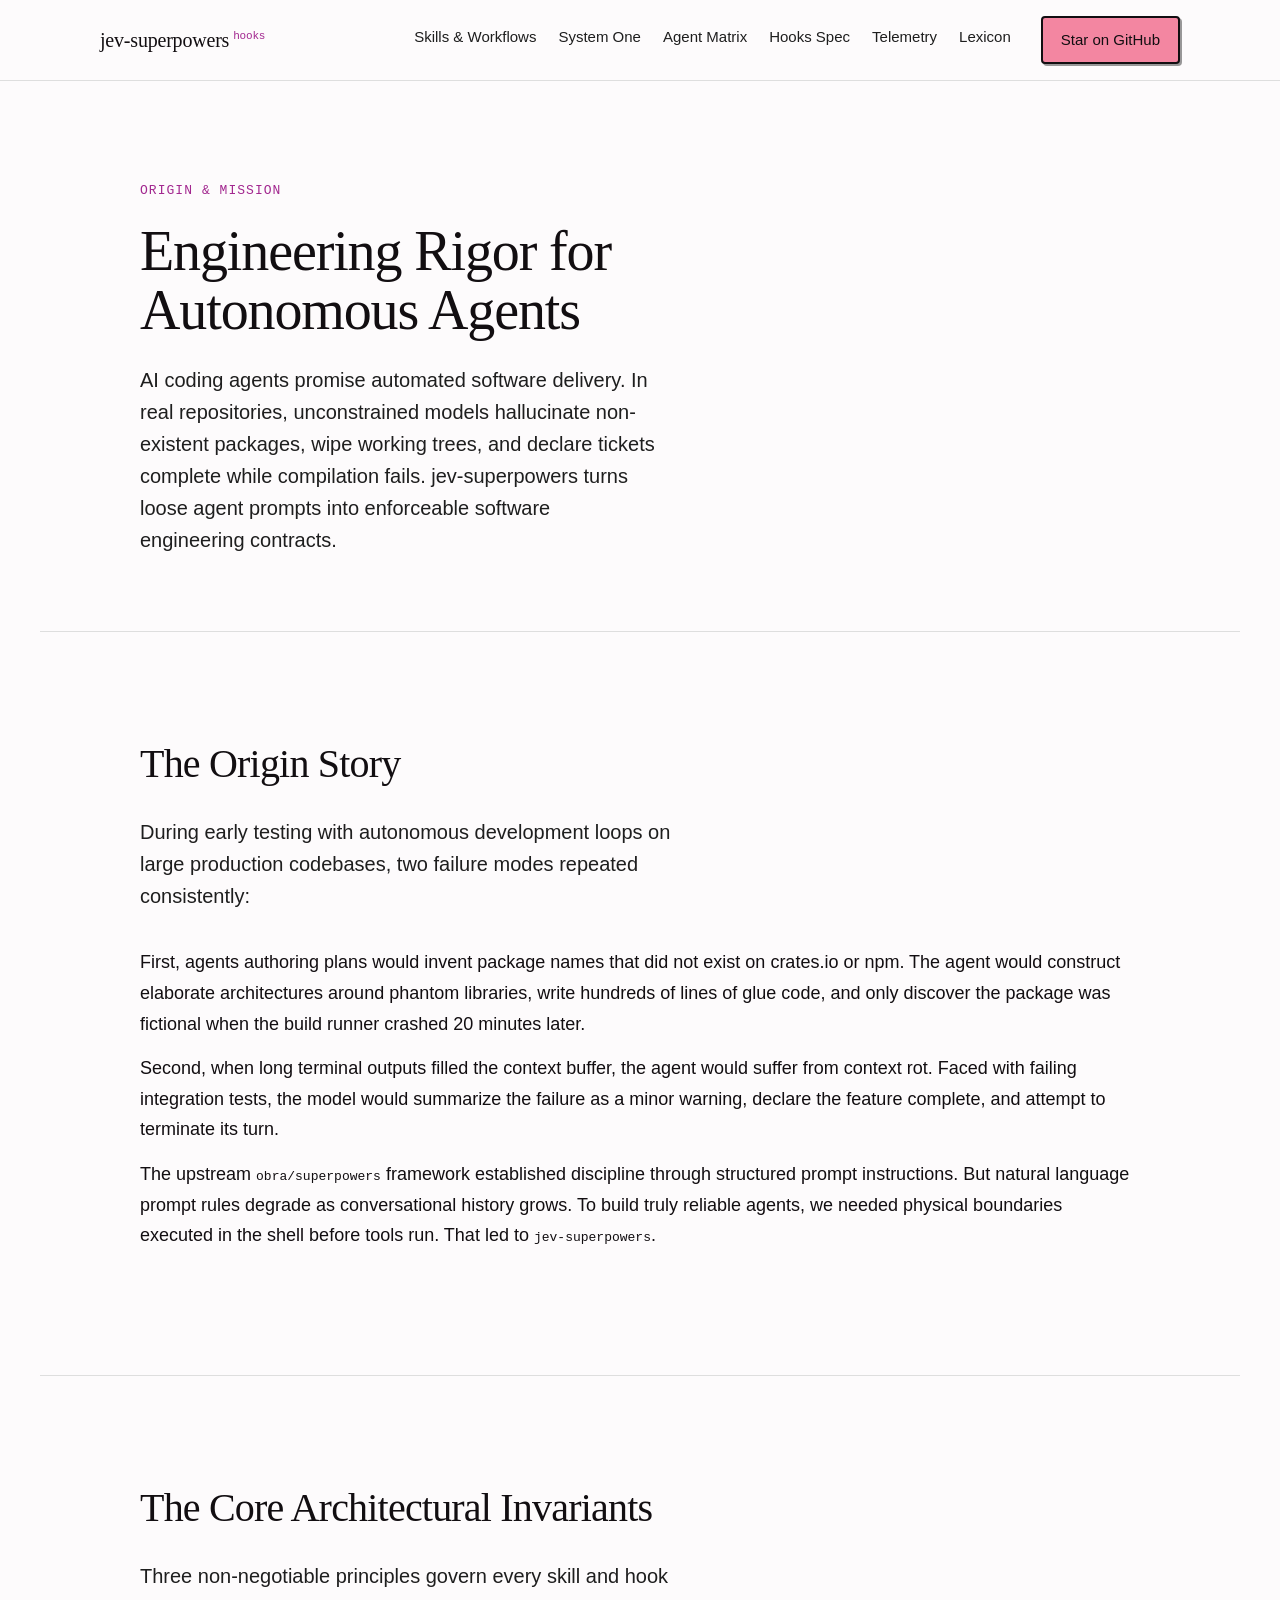
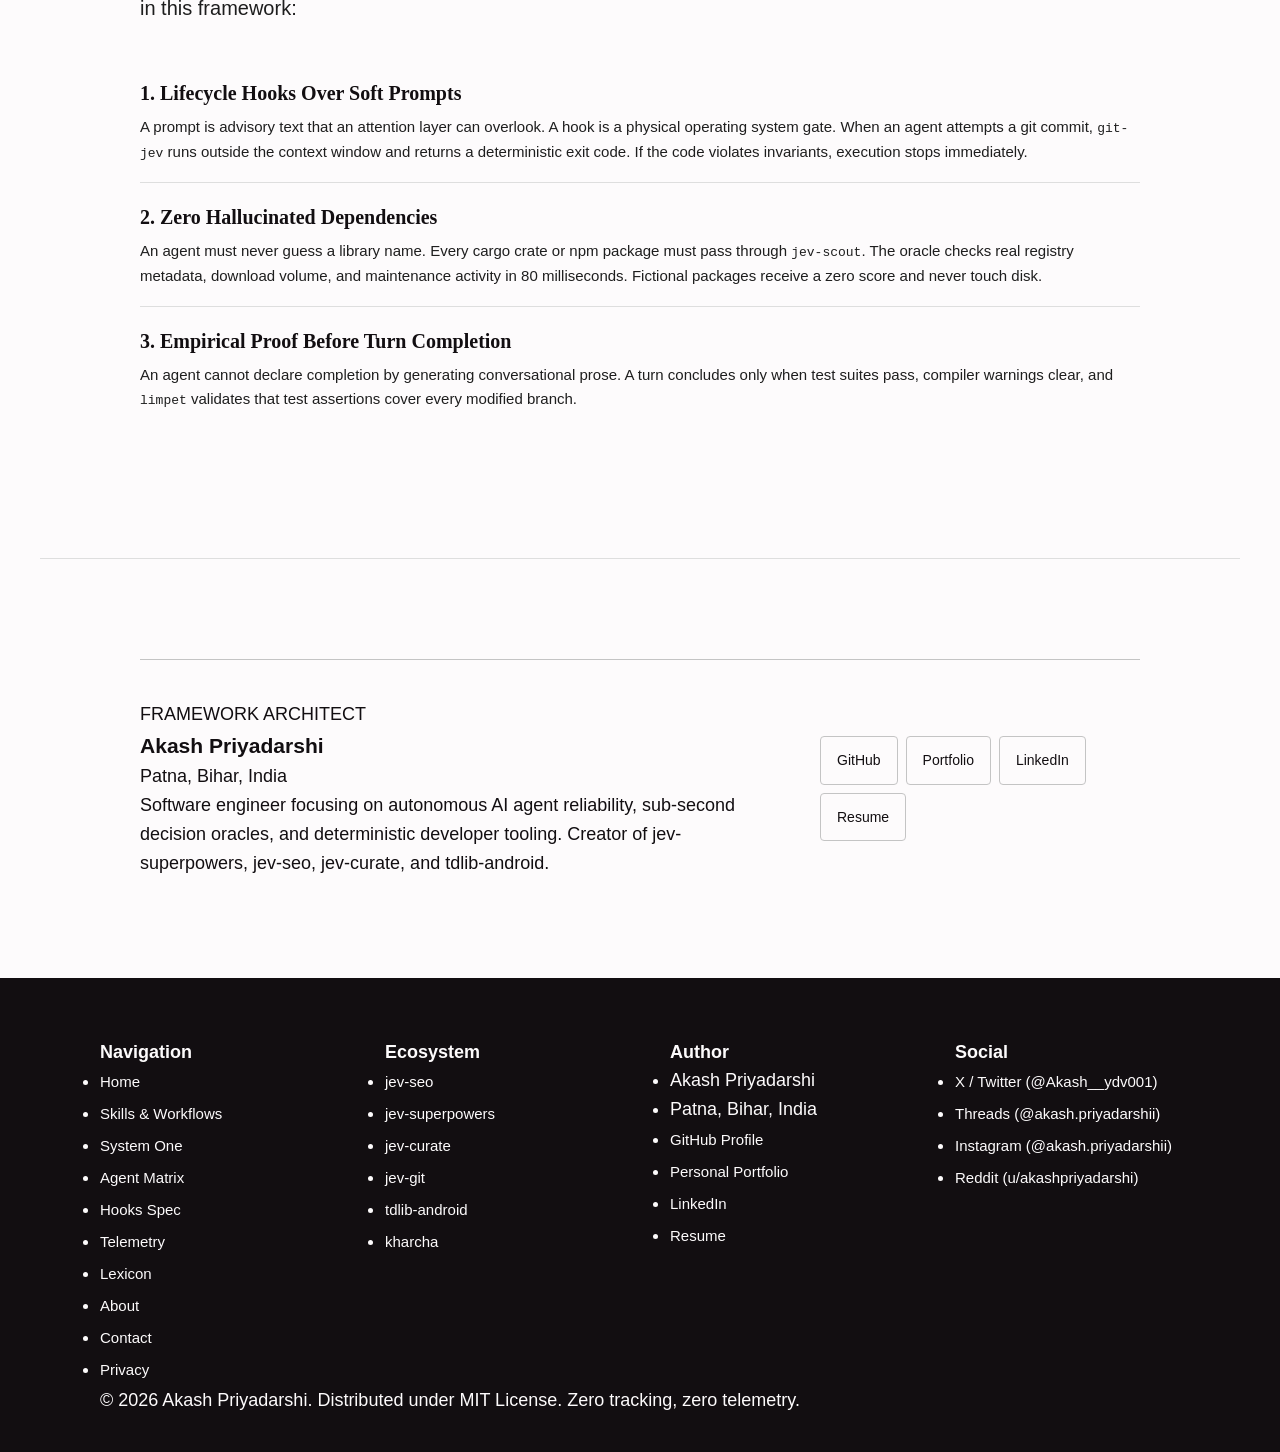
==== commit 556d30ae: "chore: update social links to reddit akashpriyadarshi [skip ci]" ====
--- a/site/about.html
+++ b/site/about.html
@@ -1,217 +1,217 @@
-<!DOCTYPE html>
-<html lang="en">
-<head>
-  <meta charset="utf-8">
-  <meta name="viewport" content="width=device-width, initial-scale=1">
-  <title>About jev-superpowers : Origin and Philosophy</title>
-  <meta name="description" content="The origin story, engineering philosophy, and mission behind jev-superpowers and the TypeSafe Jev developer ecosystem.">
-  <meta name="keywords" content="about jev-superpowers, akash priyadarshi, typesafe ai ecosystem, agent safety philosophy, coding agent reliability">
-  <link rel="canonical" href="https://jev-superpowers.vercel.app/about.html">
-  <link rel="icon" type="image/svg+xml" href="favicon.svg">
-  <meta name="robots" content="index, follow">
-  <meta property="og:type" content="website">
-  <meta property="og:url" content="https://jev-superpowers.vercel.app/about.html">
-  <meta property="og:title" content="About jev-superpowers : Origin and Philosophy">
-  <meta property="og:description" content="Why deterministic System One reflex gates are essential for autonomous coding agents.">
-  <meta property="og:site_name" content="jev-superpowers">
-  <meta name="twitter:card" content="summary">
-  <meta name="twitter:title" content="About jev-superpowers : Origin and Philosophy">
-  <meta name="twitter:description" content="Why deterministic System One reflex gates are essential for autonomous coding agents.">
-  <link rel="stylesheet" href="style.css">
-  <script type="application/ld+json">
-  {
-    "@context": "https://schema.org",
-    "@type": "AboutPage",
-    "name": "About jev-superpowers",
-    "url": "https://jev-superpowers.vercel.app/about.html",
-    "description": "The origin story, engineering philosophy, and mission behind jev-superpowers.",
-    "author": {
-      "@type": "Person",
-      "name": "Akash Priyadarshi",
-      "address": {
-        "@type": "PostalAddress",
-        "addressLocality": "Patna",
-        "addressRegion": "Bihar",
-        "addressCountry": "IN"
-      }
-    }
-  }
-  </script>
-</head>
-<body>
-  <header class="site-header">
-    <a href="index.html" class="logo">jev-superpowers<sup>hooks</sup></a>
-    <nav class="site-nav" aria-label="Main Navigation">
-      <a href="workflows.html">Skills &amp; Workflows</a>
-      <a href="system-one.html">System One</a>
-      <a href="matrix.html">Agent Matrix</a>
-      <a href="hooks.html">Hooks Spec</a>
-      <a href="telemetry.html">Telemetry</a>
-      <a href="lexicon.html">Lexicon</a>
-    </nav>
-    <a href="https://github.com/AkashPriyadarshii/jev-superpowers" class="btn btn-primary nav-cta" rel="noopener">Star on GitHub</a>
-    <button class="nav-toggle" aria-label="Open menu" aria-expanded="false" aria-controls="mobile-nav">
-      <span></span><span></span><span></span>
-    </button>
-    <nav class="nav-links" id="mobile-nav" aria-label="Mobile Navigation">
-      <a href="index.html">Home</a>
-      <a href="workflows.html">Skills &amp; Workflows</a>
-      <a href="system-one.html">System One</a>
-      <a href="matrix.html">Agent Matrix</a>
-      <a href="hooks.html">Hooks Spec</a>
-      <a href="telemetry.html">Telemetry</a>
-      <a href="lexicon.html">Lexicon</a>
-      <a href="about.html">About</a>
-      <a href="contact.html">Contact</a>
-      <a href="https://github.com/AkashPriyadarshii/jev-superpowers">Star on GitHub</a>
-    </nav>
-  </header>
-
-  <main>
-    <section class="hero" style="border-bottom: 1px solid var(--grey-2); padding-bottom: 40px;">
-      <div class="container">
-        <p class="eyebrow">Origin &amp; Mission</p>
-        <h1 style="font-size: clamp(34px, 5vw, 56px);">Engineering Rigor for Autonomous Agents</h1>
-        <p class="lead">
-          AI coding agents promise automated software delivery. In real repositories, unconstrained models hallucinate non-existent packages, wipe working trees, and declare tickets complete while compilation fails. jev-superpowers turns loose agent prompts into enforceable software engineering contracts.
-        </p>
-      </div>
-    </section>
-
-    <!-- SECTION: ORIGIN STORY -->
-    <section style="border-bottom: 1px solid var(--grey-2);">
-      <div class="container">
-        <h2>The Origin Story</h2>
-        <p class="lead">
-          During early testing with autonomous development loops on large production codebases, two failure modes repeated consistently:
-        </p>
-        <div style="margin: 24px 0; line-height: 1.7;">
-          <p>
-            First, agents authoring plans would invent package names that did not exist on crates.io or npm. The agent would construct elaborate architectures around phantom libraries, write hundreds of lines of glue code, and only discover the package was fictional when the build runner crashed 20 minutes later.
-          </p>
-          <p style="margin-top: 14px;">
-            Second, when long terminal outputs filled the context buffer, the agent would suffer from context rot. Faced with failing integration tests, the model would summarize the failure as a minor warning, declare the feature complete, and attempt to terminate its turn.
-          </p>
-          <p style="margin-top: 14px;">
-            The upstream <code>obra/superpowers</code> framework established discipline through structured prompt instructions. But natural language prompt rules degrade as conversational history grows. To build truly reliable agents, we needed physical boundaries executed in the shell before tools run. That led to <code>jev-superpowers</code>.
-          </p>
-        </div>
-      </div>
-    </section>
-
-    <!-- SECTION: ARCHITECTURAL PHILOSOPHY -->
-    <section style="border-bottom: 1px solid var(--grey-2);">
-      <div class="container">
-        <h2>The Core Architectural Invariants</h2>
-        <p class="lead">
-          Three non-negotiable principles govern every skill and hook in this framework:
-        </p>
-
-        <div style="margin: 28px 0;">
-          <div style="border-bottom: 1px solid var(--grey-2); padding: 18px 0;">
-            <strong style="font-family: var(--display); font-size: 20px; color: var(--ink);">1. Lifecycle Hooks Over Soft Prompts</strong>
-            <p style="font-size: 15px; color: var(--grey-1); margin-top: 6px; line-height: 1.6;">
-              A prompt is advisory text that an attention layer can overlook. A hook is a physical operating system gate. When an agent attempts a git commit, <code>git-jev</code> runs outside the context window and returns a deterministic exit code. If the code violates invariants, execution stops immediately.
-            </p>
-          </div>
-
-          <div style="border-bottom: 1px solid var(--grey-2); padding: 18px 0;">
-            <strong style="font-family: var(--display); font-size: 20px; color: var(--ink);">2. Zero Hallucinated Dependencies</strong>
-            <p style="font-size: 15px; color: var(--grey-1); margin-top: 6px; line-height: 1.6;">
-              An agent must never guess a library name. Every cargo crate or npm package must pass through <code>jev-scout</code>. The oracle checks real registry metadata, download volume, and maintenance activity in 80 milliseconds. Fictional packages receive a zero score and never touch disk.
-            </p>
-          </div>
-
-          <div style="padding: 18px 0;">
-            <strong style="font-family: var(--display); font-size: 20px; color: var(--ink);">3. Empirical Proof Before Turn Completion</strong>
-            <p style="font-size: 15px; color: var(--grey-1); margin-top: 6px; line-height: 1.6;">
-              An agent cannot declare completion by generating conversational prose. A turn concludes only when test suites pass, compiler warnings clear, and <code>limpet</code> validates that test assertions cover every modified branch.
-            </p>
-          </div>
-        </div>
-      </div>
-    </section>
-
-    <!-- SECTION: AUTHOR SLAB -->
-    <section>
-      <div class="container">
-        <div class="author-slab">
-          <div>
-            <span class="author-tag">FRAMEWORK ARCHITECT</span>
-            <h3 class="author-name">Akash Priyadarshi</h3>
-            <p class="author-location">Patna, Bihar, India</p>
-            <p class="author-bio">
-              Software engineer focusing on autonomous AI agent reliability, sub-second decision oracles, and deterministic developer tooling. Creator of jev-superpowers, jev-seo, jev-curate, and tdlib-android.
-            </p>
-          </div>
-          <div class="author-links">
-            <a href="https://github.com/AkashPriyadarshii" class="author-link" rel="noopener">GitHub</a>
-            <a href="https://akashpriyadarshi.vercel.app" class="author-link" rel="noopener">Portfolio</a>
-            <a href="https://linkedin.com/in/akash-priyadarshi-1aa51b37a" class="author-link" rel="noopener">LinkedIn</a>
-            <a href="https://akashpriyadarshii.github.io/Resume/" class="author-link" rel="noopener">Resume</a>
-          </div>
-        </div>
-      </div>
-    </section>
-  </main>
-
-  <footer class="footer">
-    <div class="footer-grid">
-      <div class="footer-col">
-        <h4>Navigation</h4>
-        <ul>
-          <li><a href="index.html">Home</a></li>
-          <li><a href="workflows.html">Skills &amp; Workflows</a></li>
-          <li><a href="system-one.html">System One</a></li>
-          <li><a href="matrix.html">Agent Matrix</a></li>
-          <li><a href="hooks.html">Hooks Spec</a></li>
-          <li><a href="telemetry.html">Telemetry</a></li>
-          <li><a href="lexicon.html">Lexicon</a></li>
-          <li><a href="about.html">About</a></li>
-          <li><a href="contact.html">Contact</a></li>
-          <li><a href="privacy.html">Privacy</a></li>
-        </ul>
-      </div>
-
-      <div class="footer-col">
-        <h4>Ecosystem</h4>
-        <ul>
-          <li><a href="https://github.com/AkashPriyadarshii/jev-seo" rel="noopener">jev-seo</a></li>
-          <li><a href="https://github.com/AkashPriyadarshii/jev-superpowers" rel="noopener">jev-superpowers</a></li>
-          <li><a href="https://github.com/AkashPriyadarshii/jev-curate" rel="noopener">jev-curate</a></li>
-          <li><a href="https://github.com/AkashPriyadarshii/jev-git" rel="noopener">jev-git</a></li>
-          <li><a href="https://github.com/AkashPriyadarshii/tdlib-android" rel="noopener">tdlib-android</a></li>
-          <li><a href="https://github.com/AkashPriyadarshii/kharcha" rel="noopener">kharcha</a></li>
-        </ul>
-      </div>
-
-      <div class="footer-col">
-        <h4>Author</h4>
-        <ul>
-          <li>Akash Priyadarshi</li>
-          <li>Patna, Bihar, India</li>
-          <li><a href="https://github.com/AkashPriyadarshii" rel="noopener">GitHub Profile</a></li>
-          <li><a href="https://akashpriyadarshi.vercel.app" rel="noopener">Personal Portfolio</a></li>
-          <li><a href="https://linkedin.com/in/akash-priyadarshi-1aa51b37a" rel="noopener">LinkedIn</a></li>
-          <li><a href="https://akashpriyadarshii.github.io/Resume/" rel="noopener">Resume</a></li>
-        </ul>
-      </div>
-
-      <div class="footer-col">
-        <h4>Social</h4>
-        <ul>
-          <li><a href="https://x.com/Akash__ydv001" rel="noopener">X / Twitter (@Akash__ydv001)</a></li>
-          <li><a href="https://www.threads.net/@akash.priyadarshii" rel="noopener">Threads (@akash.priyadarshii)</a></li>
-          <li><a href="https://www.instagram.com/akash.priyadarshii/" rel="noopener">Instagram (@akash.priyadarshii)</a></li>
-          <li><a href="https://reddit.com/user/DragonfruitWeak2801" rel="noopener">Reddit (u/DragonfruitWeak2801)</a></li>
-        </ul>
-      </div>
-    </div>
-    <div class="footer-bottom">
-      &copy; 2026 Akash Priyadarshi. Distributed under MIT License. Zero tracking, zero telemetry.
-    </div>
-  </footer>
-
-  <script src="script.js"></script>
-</body>
+<!DOCTYPE html>
+<html lang="en">
+<head>
+  <meta charset="utf-8">
+  <meta name="viewport" content="width=device-width, initial-scale=1">
+  <title>About jev-superpowers : Origin and Philosophy</title>
+  <meta name="description" content="The origin story, engineering philosophy, and mission behind jev-superpowers and the TypeSafe Jev developer ecosystem.">
+  <meta name="keywords" content="about jev-superpowers, akash priyadarshi, typesafe ai ecosystem, agent safety philosophy, coding agent reliability">
+  <link rel="canonical" href="https://jev-superpowers.vercel.app/about.html">
+  <link rel="icon" type="image/svg+xml" href="favicon.svg">
+  <meta name="robots" content="index, follow">
+  <meta property="og:type" content="website">
+  <meta property="og:url" content="https://jev-superpowers.vercel.app/about.html">
+  <meta property="og:title" content="About jev-superpowers : Origin and Philosophy">
+  <meta property="og:description" content="Why deterministic System One reflex gates are essential for autonomous coding agents.">
+  <meta property="og:site_name" content="jev-superpowers">
+  <meta name="twitter:card" content="summary">
+  <meta name="twitter:title" content="About jev-superpowers : Origin and Philosophy">
+  <meta name="twitter:description" content="Why deterministic System One reflex gates are essential for autonomous coding agents.">
+  <link rel="stylesheet" href="style.css">
+  <script type="application/ld+json">
+  {
+    "@context": "https://schema.org",
+    "@type": "AboutPage",
+    "name": "About jev-superpowers",
+    "url": "https://jev-superpowers.vercel.app/about.html",
+    "description": "The origin story, engineering philosophy, and mission behind jev-superpowers.",
+    "author": {
+      "@type": "Person",
+      "name": "Akash Priyadarshi",
+      "address": {
+        "@type": "PostalAddress",
+        "addressLocality": "Patna",
+        "addressRegion": "Bihar",
+        "addressCountry": "IN"
+      }
+    }
+  }
+  </script>
+</head>
+<body>
+  <header class="site-header">
+    <a href="index.html" class="logo">jev-superpowers<sup>hooks</sup></a>
+    <nav class="site-nav" aria-label="Main Navigation">
+      <a href="workflows.html">Skills &amp; Workflows</a>
+      <a href="system-one.html">System One</a>
+      <a href="matrix.html">Agent Matrix</a>
+      <a href="hooks.html">Hooks Spec</a>
+      <a href="telemetry.html">Telemetry</a>
+      <a href="lexicon.html">Lexicon</a>
+    </nav>
+    <a href="https://github.com/AkashPriyadarshii/jev-superpowers" class="btn btn-primary nav-cta" rel="noopener">Star on GitHub</a>
+    <button class="nav-toggle" aria-label="Open menu" aria-expanded="false" aria-controls="mobile-nav">
+      <span></span><span></span><span></span>
+    </button>
+    <nav class="nav-links" id="mobile-nav" aria-label="Mobile Navigation">
+      <a href="index.html">Home</a>
+      <a href="workflows.html">Skills &amp; Workflows</a>
+      <a href="system-one.html">System One</a>
+      <a href="matrix.html">Agent Matrix</a>
+      <a href="hooks.html">Hooks Spec</a>
+      <a href="telemetry.html">Telemetry</a>
+      <a href="lexicon.html">Lexicon</a>
+      <a href="about.html">About</a>
+      <a href="contact.html">Contact</a>
+      <a href="https://github.com/AkashPriyadarshii/jev-superpowers">Star on GitHub</a>
+    </nav>
+  </header>
+
+  <main>
+    <section class="hero" style="border-bottom: 1px solid var(--grey-2); padding-bottom: 40px;">
+      <div class="container">
+        <p class="eyebrow">Origin &amp; Mission</p>
+        <h1 style="font-size: clamp(34px, 5vw, 56px);">Engineering Rigor for Autonomous Agents</h1>
+        <p class="lead">
+          AI coding agents promise automated software delivery. In real repositories, unconstrained models hallucinate non-existent packages, wipe working trees, and declare tickets complete while compilation fails. jev-superpowers turns loose agent prompts into enforceable software engineering contracts.
+        </p>
+      </div>
+    </section>
+
+    <!-- SECTION: ORIGIN STORY -->
+    <section style="border-bottom: 1px solid var(--grey-2);">
+      <div class="container">
+        <h2>The Origin Story</h2>
+        <p class="lead">
+          During early testing with autonomous development loops on large production codebases, two failure modes repeated consistently:
+        </p>
+        <div style="margin: 24px 0; line-height: 1.7;">
+          <p>
+            First, agents authoring plans would invent package names that did not exist on crates.io or npm. The agent would construct elaborate architectures around phantom libraries, write hundreds of lines of glue code, and only discover the package was fictional when the build runner crashed 20 minutes later.
+          </p>
+          <p style="margin-top: 14px;">
+            Second, when long terminal outputs filled the context buffer, the agent would suffer from context rot. Faced with failing integration tests, the model would summarize the failure as a minor warning, declare the feature complete, and attempt to terminate its turn.
+          </p>
+          <p style="margin-top: 14px;">
+            The upstream <code>obra/superpowers</code> framework established discipline through structured prompt instructions. But natural language prompt rules degrade as conversational history grows. To build truly reliable agents, we needed physical boundaries executed in the shell before tools run. That led to <code>jev-superpowers</code>.
+          </p>
+        </div>
+      </div>
+    </section>
+
+    <!-- SECTION: ARCHITECTURAL PHILOSOPHY -->
+    <section style="border-bottom: 1px solid var(--grey-2);">
+      <div class="container">
+        <h2>The Core Architectural Invariants</h2>
+        <p class="lead">
+          Three non-negotiable principles govern every skill and hook in this framework:
+        </p>
+
+        <div style="margin: 28px 0;">
+          <div style="border-bottom: 1px solid var(--grey-2); padding: 18px 0;">
+            <strong style="font-family: var(--display); font-size: 20px; color: var(--ink);">1. Lifecycle Hooks Over Soft Prompts</strong>
+            <p style="font-size: 15px; color: var(--grey-1); margin-top: 6px; line-height: 1.6;">
+              A prompt is advisory text that an attention layer can overlook. A hook is a physical operating system gate. When an agent attempts a git commit, <code>git-jev</code> runs outside the context window and returns a deterministic exit code. If the code violates invariants, execution stops immediately.
+            </p>
+          </div>
+
+          <div style="border-bottom: 1px solid var(--grey-2); padding: 18px 0;">
+            <strong style="font-family: var(--display); font-size: 20px; color: var(--ink);">2. Zero Hallucinated Dependencies</strong>
+            <p style="font-size: 15px; color: var(--grey-1); margin-top: 6px; line-height: 1.6;">
+              An agent must never guess a library name. Every cargo crate or npm package must pass through <code>jev-scout</code>. The oracle checks real registry metadata, download volume, and maintenance activity in 80 milliseconds. Fictional packages receive a zero score and never touch disk.
+            </p>
+          </div>
+
+          <div style="padding: 18px 0;">
+            <strong style="font-family: var(--display); font-size: 20px; color: var(--ink);">3. Empirical Proof Before Turn Completion</strong>
+            <p style="font-size: 15px; color: var(--grey-1); margin-top: 6px; line-height: 1.6;">
+              An agent cannot declare completion by generating conversational prose. A turn concludes only when test suites pass, compiler warnings clear, and <code>limpet</code> validates that test assertions cover every modified branch.
+            </p>
+          </div>
+        </div>
+      </div>
+    </section>
+
+    <!-- SECTION: AUTHOR SLAB -->
+    <section>
+      <div class="container">
+        <div class="author-slab">
+          <div>
+            <span class="author-tag">FRAMEWORK ARCHITECT</span>
+            <h3 class="author-name">Akash Priyadarshi</h3>
+            <p class="author-location">Patna, Bihar, India</p>
+            <p class="author-bio">
+              Software engineer focusing on autonomous AI agent reliability, sub-second decision oracles, and deterministic developer tooling. Creator of jev-superpowers, jev-seo, jev-curate, and tdlib-android.
+            </p>
+          </div>
+          <div class="author-links">
+            <a href="https://github.com/AkashPriyadarshii" class="author-link" rel="noopener">GitHub</a>
+            <a href="https://akashpriyadarshi.vercel.app" class="author-link" rel="noopener">Portfolio</a>
+            <a href="https://linkedin.com/in/akash-priyadarshi-1aa51b37a" class="author-link" rel="noopener">LinkedIn</a>
+            <a href="https://akashpriyadarshii.github.io/Resume/" class="author-link" rel="noopener">Resume</a>
+          </div>
+        </div>
+      </div>
+    </section>
+  </main>
+
+  <footer class="footer">
+    <div class="footer-grid">
+      <div class="footer-col">
+        <h4>Navigation</h4>
+        <ul>
+          <li><a href="index.html">Home</a></li>
+          <li><a href="workflows.html">Skills &amp; Workflows</a></li>
+          <li><a href="system-one.html">System One</a></li>
+          <li><a href="matrix.html">Agent Matrix</a></li>
+          <li><a href="hooks.html">Hooks Spec</a></li>
+          <li><a href="telemetry.html">Telemetry</a></li>
+          <li><a href="lexicon.html">Lexicon</a></li>
+          <li><a href="about.html">About</a></li>
+          <li><a href="contact.html">Contact</a></li>
+          <li><a href="privacy.html">Privacy</a></li>
+        </ul>
+      </div>
+
+      <div class="footer-col">
+        <h4>Ecosystem</h4>
+        <ul>
+          <li><a href="https://github.com/AkashPriyadarshii/jev-seo" rel="noopener">jev-seo</a></li>
+          <li><a href="https://github.com/AkashPriyadarshii/jev-superpowers" rel="noopener">jev-superpowers</a></li>
+          <li><a href="https://github.com/AkashPriyadarshii/jev-curate" rel="noopener">jev-curate</a></li>
+          <li><a href="https://github.com/AkashPriyadarshii/jev-git" rel="noopener">jev-git</a></li>
+          <li><a href="https://github.com/AkashPriyadarshii/tdlib-android" rel="noopener">tdlib-android</a></li>
+          <li><a href="https://github.com/AkashPriyadarshii/kharcha" rel="noopener">kharcha</a></li>
+        </ul>
+      </div>
+
+      <div class="footer-col">
+        <h4>Author</h4>
+        <ul>
+          <li>Akash Priyadarshi</li>
+          <li>Patna, Bihar, India</li>
+          <li><a href="https://github.com/AkashPriyadarshii" rel="noopener">GitHub Profile</a></li>
+          <li><a href="https://akashpriyadarshi.vercel.app" rel="noopener">Personal Portfolio</a></li>
+          <li><a href="https://linkedin.com/in/akash-priyadarshi-1aa51b37a" rel="noopener">LinkedIn</a></li>
+          <li><a href="https://akashpriyadarshii.github.io/Resume/" rel="noopener">Resume</a></li>
+        </ul>
+      </div>
+
+      <div class="footer-col">
+        <h4>Social</h4>
+        <ul>
+          <li><a href="https://x.com/Akash__ydv001" rel="noopener">X / Twitter (@Akash__ydv001)</a></li>
+          <li><a href="https://www.threads.net/@akash.priyadarshii" rel="noopener">Threads (@akash.priyadarshii)</a></li>
+          <li><a href="https://www.instagram.com/akash.priyadarshii/" rel="noopener">Instagram (@akash.priyadarshii)</a></li>
+          <li><a href="https://reddit.com/user/akashpriyadarshi" rel="noopener">Reddit (u/akashpriyadarshi)</a></li>
+        </ul>
+      </div>
+    </div>
+    <div class="footer-bottom">
+      &copy; 2026 Akash Priyadarshi. Distributed under MIT License. Zero tracking, zero telemetry.
+    </div>
+  </footer>
+
+  <script src="script.js"></script>
+</body>
 </html>
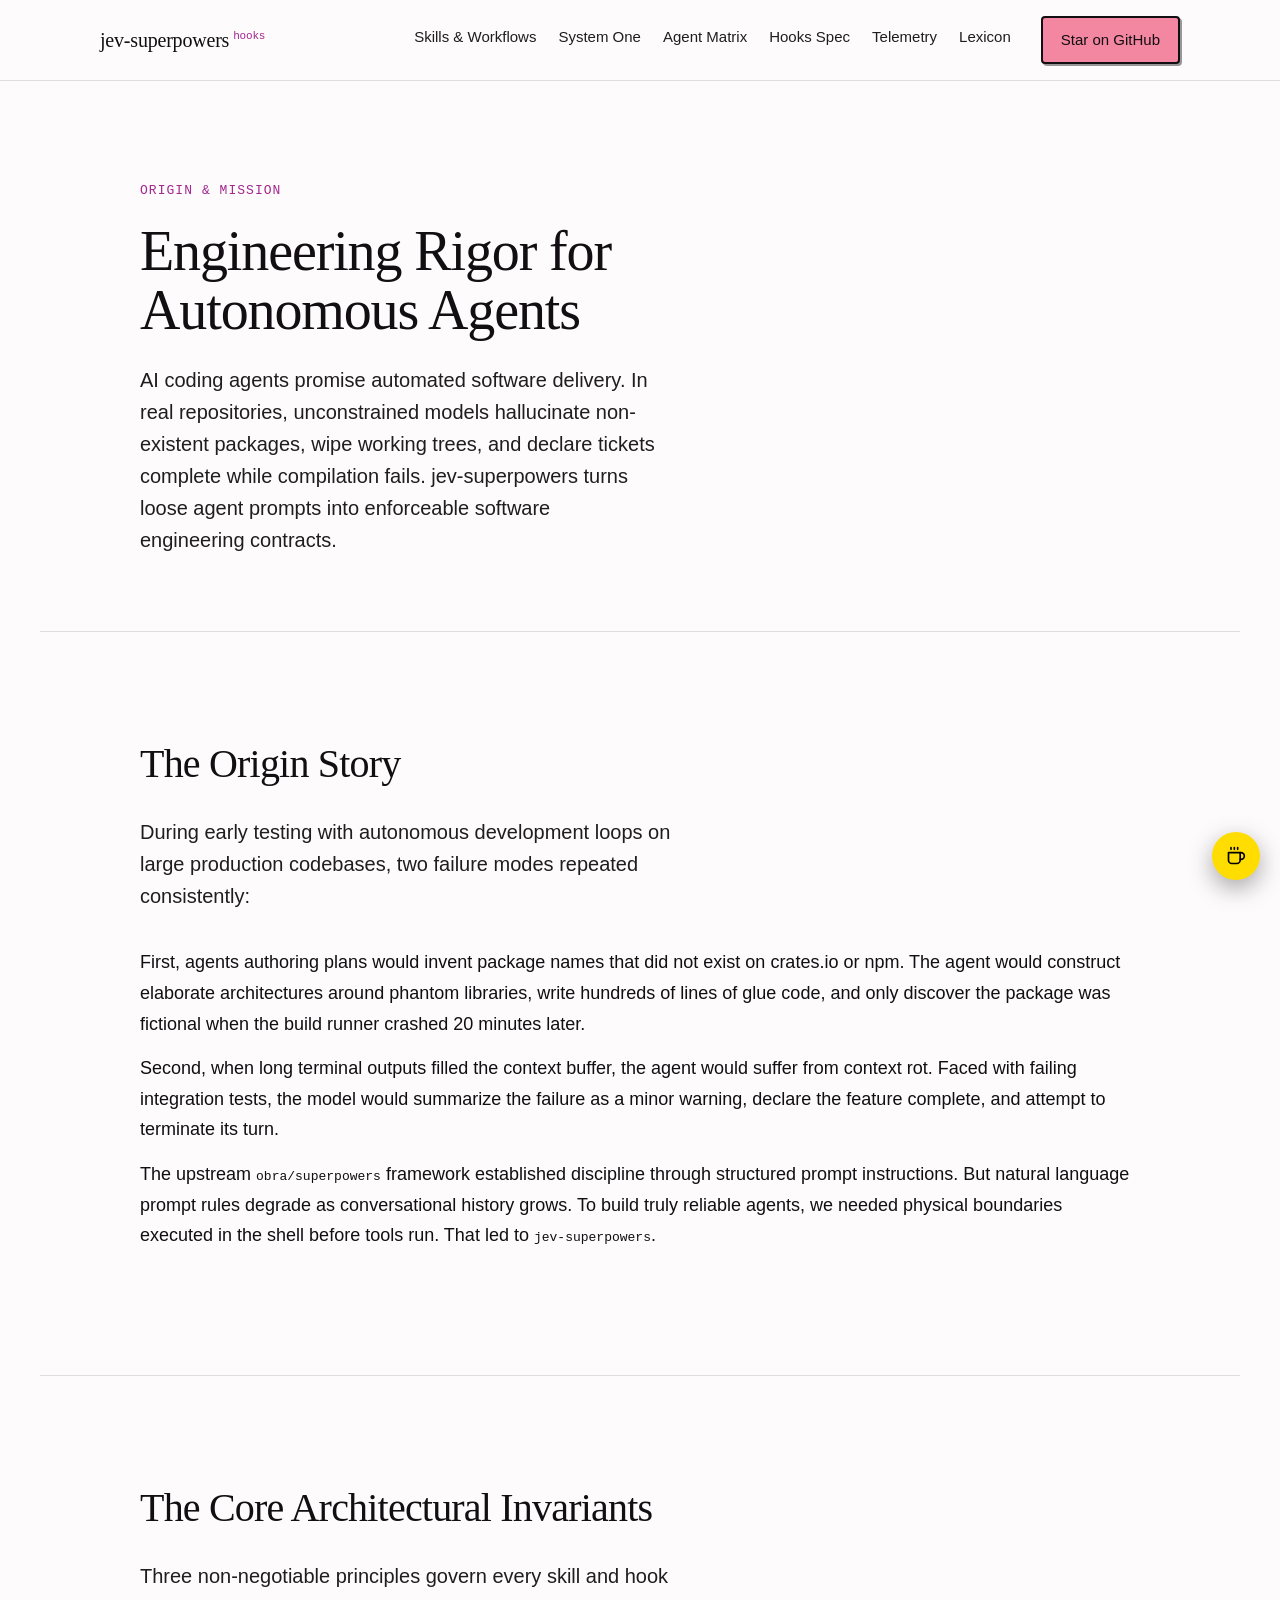
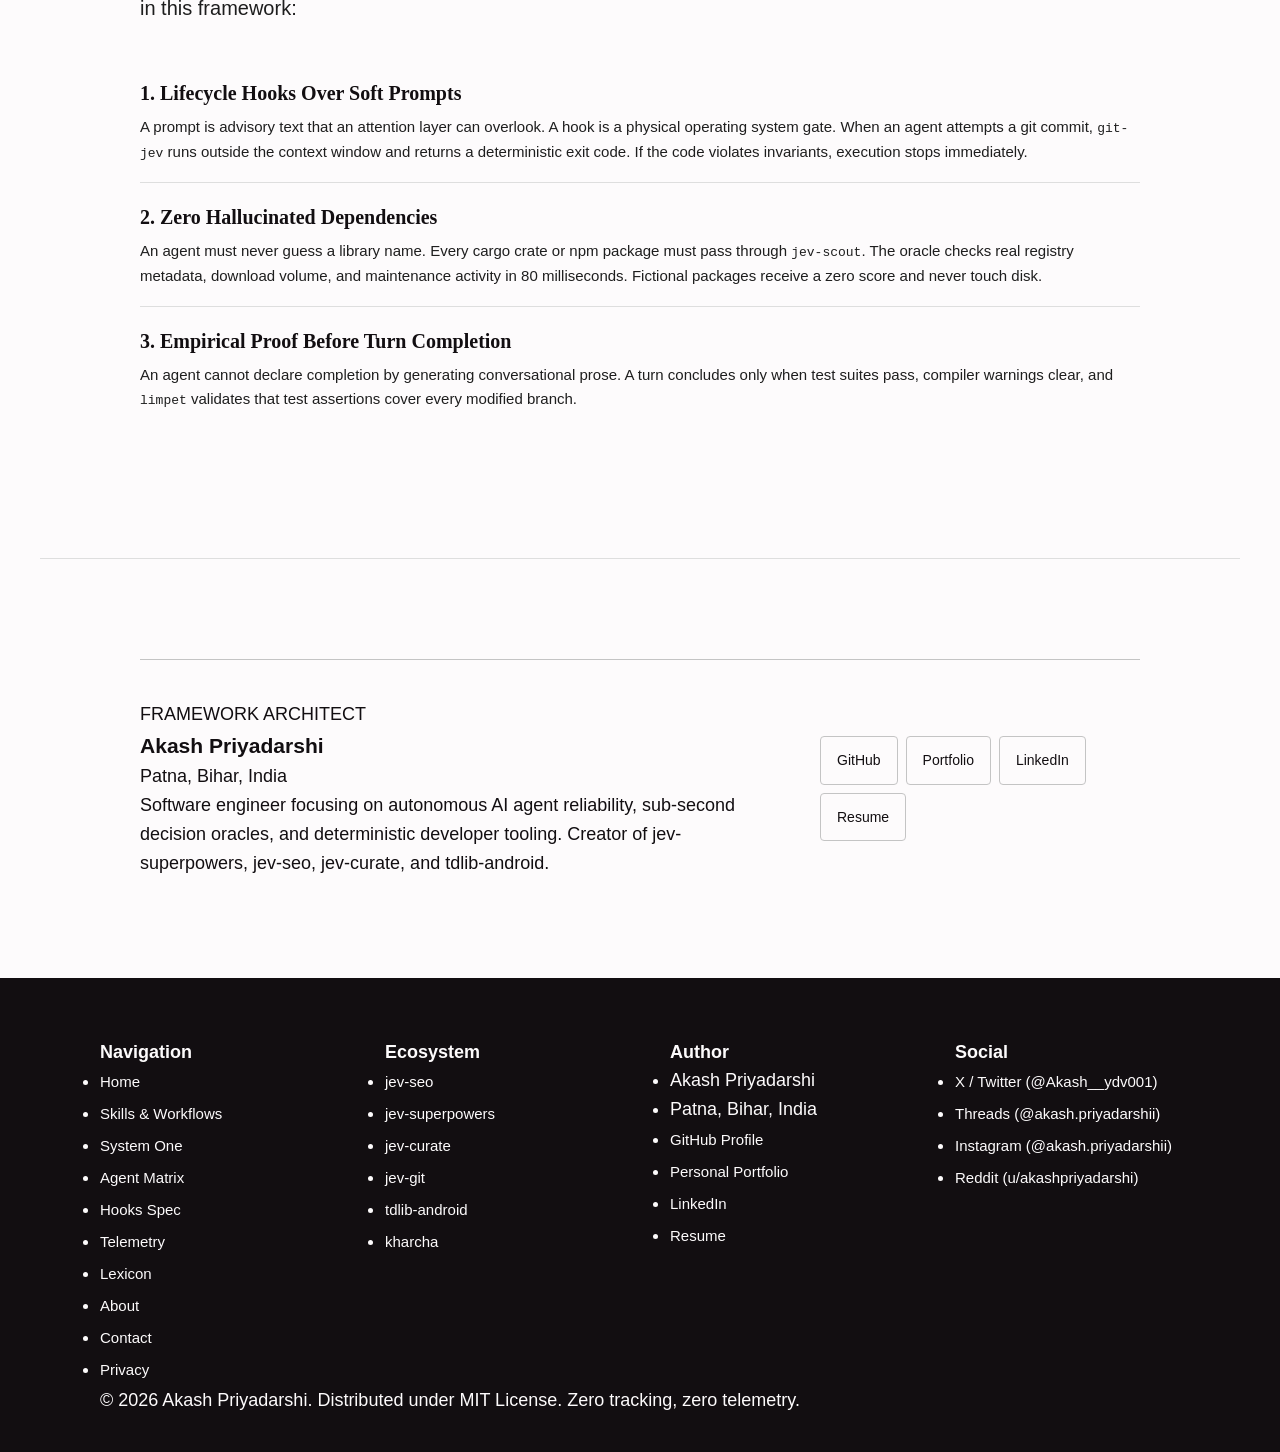
==== commit 02f0a1b3: "docs: floating support button on all pages" ====
--- a/site/about.html
+++ b/site/about.html
@@ -147,7 +147,7 @@
           <div class="author-links">
             <a href="https://github.com/AkashPriyadarshii" class="author-link" rel="noopener">GitHub</a>
             <a href="https://akashpriyadarshi.vercel.app" class="author-link" rel="noopener">Portfolio</a>
-            <a href="https://linkedin.com/in/akash-priyadarshi-1aa51b37a" class="author-link" rel="noopener">LinkedIn</a>
+            <a href="https://linkedin.com/in/akashpriyadarshii" class="author-link" rel="noopener">LinkedIn</a>
             <a href="https://akashpriyadarshii.github.io/Resume/" class="author-link" rel="noopener">Resume</a>
           </div>
         </div>
@@ -192,7 +192,7 @@
           <li>Patna, Bihar, India</li>
           <li><a href="https://github.com/AkashPriyadarshii" rel="noopener">GitHub Profile</a></li>
           <li><a href="https://akashpriyadarshi.vercel.app" rel="noopener">Personal Portfolio</a></li>
-          <li><a href="https://linkedin.com/in/akash-priyadarshi-1aa51b37a" rel="noopener">LinkedIn</a></li>
+          <li><a href="https://linkedin.com/in/akashpriyadarshii" rel="noopener">LinkedIn</a></li>
           <li><a href="https://akashpriyadarshii.github.io/Resume/" rel="noopener">Resume</a></li>
         </ul>
       </div>
@@ -213,5 +213,5 @@
   </footer>
 
   <script src="script.js"></script>
-</body>
+<a class="bmc-float" href="https://buymeacoffee.com/AkashPriyadarshi" target="_blank" rel="noopener" aria-label="Support my work on Buy Me a Coffee" title="Fuel the next build"><svg viewBox="0 0 24 24" fill="none" stroke="currentColor" stroke-width="2" stroke-linecap="round" stroke-linejoin="round" aria-hidden="true"><path d="M17 8h1a4 4 0 1 1 0 8h-1" /><path d="M3 8h14v9a4 4 0 0 1-4 4H7a4 4 0 0 1-4-4Z" /><line x1="6" x2="6" y1="2" y2="4" /><line x1="10" x2="10" y1="2" y2="4" /><line x1="14" x2="14" y1="2" y2="4" /></svg></a><style>.bmc-float{position:fixed;right:20px;bottom:calc(20px + env(safe-area-inset-bottom));z-index:60;display:flex;align-items:center;justify-content:center;width:48px;height:48px;border-radius:9999px;background:#FFDD00;color:#000;box-shadow:0 8px 24px rgba(0,0,0,.35);transition:transform .2s ease}.bmc-float:hover{transform:scale(1.05)}.bmc-float svg{width:20px;height:20px}@media (prefers-reduced-motion:reduce){.bmc-float{transition:none}}@media print{.bmc-float{display:none}}</style></body>
 </html>
